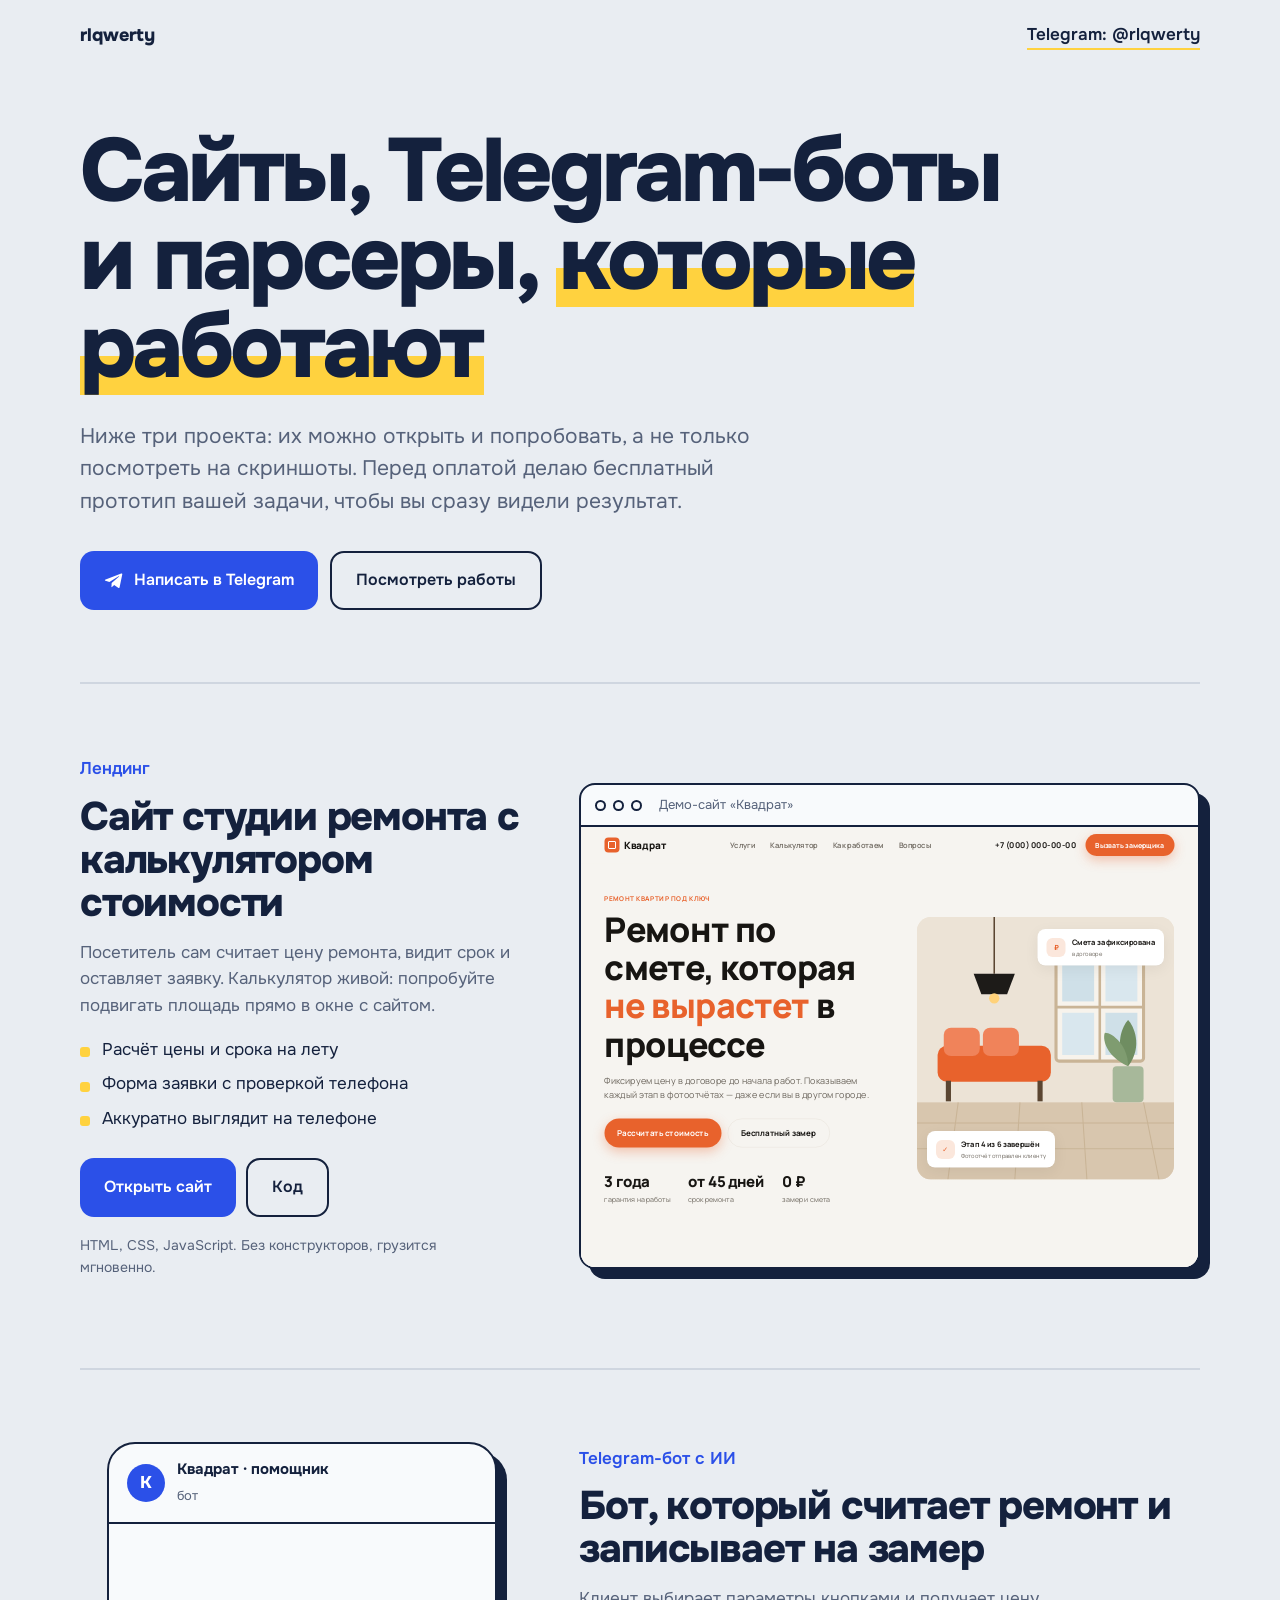
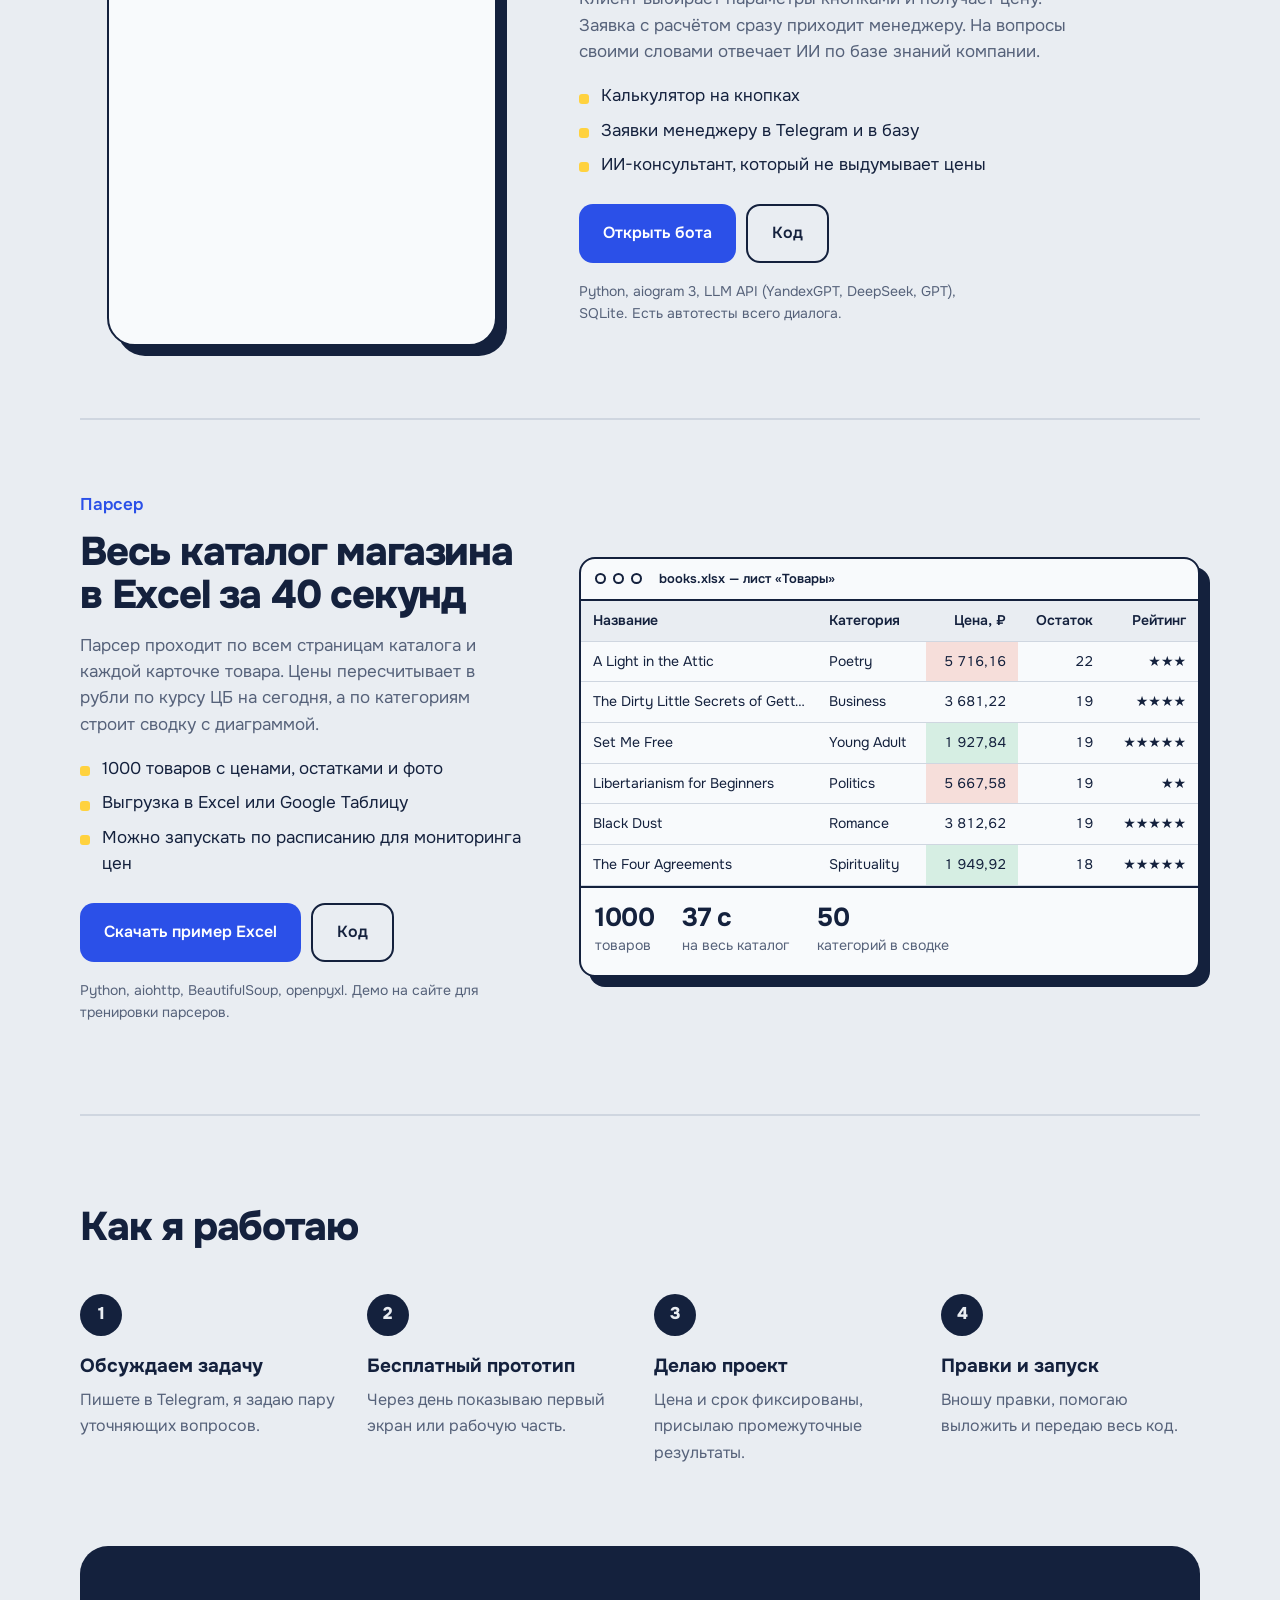
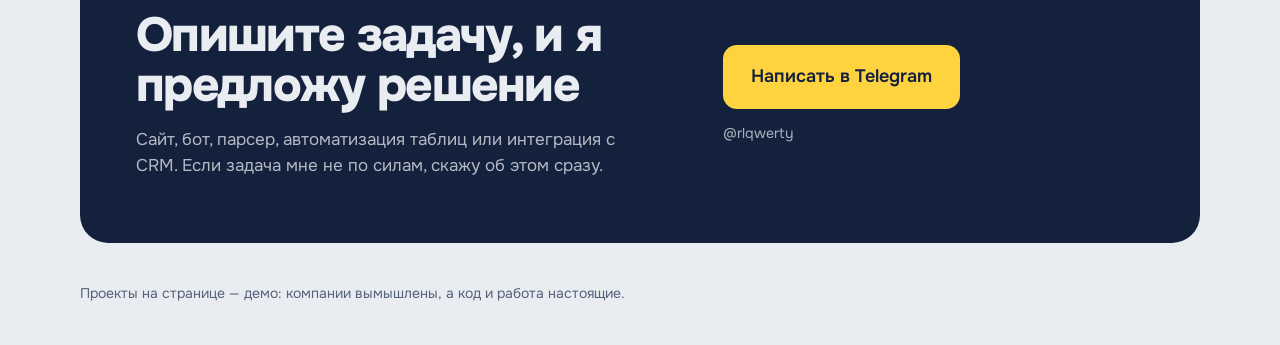
==== index.html @ 20b85a07 "Портфолио: лендинг, Telegram-бот, парсер" ====
<!doctype html>
<html lang="ru">
<head>
<meta charset="utf-8">
<meta name="viewport" content="width=device-width, initial-scale=1">
<title>Сайты, Telegram-боты и парсеры под ключ</title>
<meta name="description" content="Делаю сайты, Telegram-ботов и парсеры. Три рабочих демо-проекта и бесплатный прототип перед оплатой.">
<link rel="preconnect" href="https://fonts.googleapis.com">
<link rel="preconnect" href="https://fonts.gstatic.com" crossorigin>
<link href="https://fonts.googleapis.com/css2?family=Onest:wght@400;500;600;800&display=swap" rel="stylesheet">
<style>
:root{
  --bg:#e9edf2; --paper:#f8fafc; --ink:#14213d; --soft:#56627a; --line:#cfd6e0;
  --blue:#2b50e8; --blue-ink:#fff; --yellow:#ffd23f; --chat:#d9eefc; --me:#2b50e8;
}
@media (prefers-color-scheme:dark){
  :root:not([data-theme="light"]){
    --bg:#10172a; --paper:#18213a; --ink:#e8ecf5; --soft:#9aa6bf; --line:#2b3654;
    --blue:#5b7cff; --chat:#23304f; --me:#5b7cff;
  }
  :root:not([data-theme="light"]) .hero h1 mark{background:none;color:var(--yellow)}
}
:root[data-theme="dark"]{
  --bg:#10172a; --paper:#18213a; --ink:#e8ecf5; --soft:#9aa6bf; --line:#2b3654;
  --blue:#5b7cff; --chat:#23304f; --me:#5b7cff;
}
:root[data-theme="dark"] .hero h1 mark{background:none;color:var(--yellow)}
*{box-sizing:border-box;margin:0;padding:0}
html,body{overflow-x:hidden}
body{font-family:Onest,system-ui,sans-serif;background:var(--bg);color:var(--ink);line-height:1.55;font-size:17px;-webkit-font-smoothing:antialiased}
a{color:inherit}
.wrap{max-width:1160px;margin:0 auto;padding:0 20px}
:focus-visible{outline:3px solid var(--blue);outline-offset:3px;border-radius:6px}

.btn{display:inline-flex;align-items:center;gap:10px;padding:15px 24px;border-radius:14px;font-weight:600;text-decoration:none;font-size:16px;transition:transform .15s}
.btn:hover{transform:translateY(-2px)}
.btn-main{background:var(--blue);color:var(--blue-ink)}
.btn-line{border:2px solid var(--ink)}
.btn svg{width:20px;height:20px}

/* шапка */
.top{display:flex;justify-content:space-between;align-items:center;padding:22px 0}
.me{font-weight:800;font-size:18px;text-decoration:none}
.top a.tg{font-weight:600;text-decoration:none;border-bottom:2px solid var(--yellow)}

/* первый экран */
.hero{padding:56px 0 72px}
.hero h1{font-size:clamp(40px,7vw,92px);line-height:.98;letter-spacing:-.045em;font-weight:800;max-width:11.5em}
.hero h1 mark{background:linear-gradient(transparent 58%,var(--yellow) 58%,var(--yellow) 92%,transparent 92%);color:inherit;padding:0 .04em}
.hero p{font-size:clamp(18px,2vw,21px);color:var(--soft);max-width:34em;margin:28px 0 34px}
.hero .actions{display:flex;flex-wrap:wrap;gap:12px}

/* работы */
.work{display:grid;grid-template-columns:minmax(0,5fr) minmax(0,7fr);gap:56px;align-items:center;padding:72px 0;border-top:2px solid var(--line)}
.work:nth-of-type(even) .demo{order:-1}
.work h2{font-size:clamp(28px,3.4vw,40px);line-height:1.08;letter-spacing:-.03em;font-weight:800;margin-bottom:16px}
.work .kind{display:inline-block;font-weight:600;color:var(--blue);margin-bottom:12px}
.work p{color:var(--soft);margin-bottom:18px;max-width:30em}
.work ul{list-style:none;margin:0 0 26px;display:grid;gap:8px}
.work li{padding-left:22px;position:relative}
.work li::before{content:"";position:absolute;left:0;top:.6em;width:10px;height:10px;background:var(--yellow);border-radius:3px}
.links{display:flex;flex-wrap:wrap;gap:10px}
.stack{margin-top:18px;font-size:14px;color:var(--soft)}

/* демо: браузер */
.browser{background:var(--paper);border:2px solid var(--ink);border-radius:16px;overflow:hidden;box-shadow:10px 10px 0 var(--ink)}
.bar{display:flex;align-items:center;gap:7px;padding:10px 14px;border-bottom:2px solid var(--ink)}
.bar i{width:11px;height:11px;border-radius:50%;border:2px solid var(--ink)}
.bar span{margin-left:10px;font-size:13px;color:var(--soft);white-space:nowrap;overflow:hidden;text-overflow:ellipsis}
.viewport{position:relative;height:440px;overflow:hidden;background:#fff}
.viewport iframe{position:absolute;top:0;left:0;width:200%;height:200%;border:0;transform:scale(.5);transform-origin:0 0}

/* демо: чат */
.phone{max-width:390px;margin:0 auto;background:var(--paper);border:2px solid var(--ink);border-radius:28px;box-shadow:10px 10px 0 var(--ink);overflow:hidden}
.phone-head{display:flex;gap:12px;align-items:center;padding:14px 18px;border-bottom:2px solid var(--ink)}
.ava{width:38px;height:38px;border-radius:50%;background:var(--blue);color:#fff;display:grid;place-items:center;font-weight:800}
.phone-head b{display:block;font-size:15px}
.phone-head small{color:var(--soft);font-size:13px}
.chat{height:420px;padding:16px;display:flex;flex-direction:column;gap:8px;overflow:hidden;justify-content:flex-end}
.msg{max-width:84%;padding:9px 13px;border-radius:16px;font-size:14.5px;line-height:1.4;white-space:pre-line}
.msg.bot{background:var(--chat);border-bottom-left-radius:4px;align-self:flex-start}
.msg.user{background:var(--me);color:#fff;border-bottom-right-radius:4px;align-self:flex-end}
.msg .kb{display:flex;flex-wrap:wrap;gap:5px;margin-top:8px}
.msg .kb span{background:var(--paper);border:1.5px solid var(--line);border-radius:8px;padding:4px 8px;font-size:12.5px}
.chat.play .msg{opacity:0;transform:translateY(8px);transition:opacity .35s,transform .35s}
.chat.play .msg.on{opacity:1;transform:none}

/* демо: таблица */
.sheet{background:var(--paper);border:2px solid var(--ink);border-radius:16px;box-shadow:10px 10px 0 var(--ink);overflow:hidden}
.sheet .bar span{color:var(--ink);font-weight:600}
.scroll{overflow-x:auto}
table{border-collapse:collapse;width:100%;font-size:14px;min-width:560px}
th,td{padding:9px 12px;border-bottom:1px solid var(--line);text-align:left;white-space:nowrap}
th{font-weight:600;background:var(--bg)}
td.num,th.num{text-align:right;font-variant-numeric:tabular-nums}
td.t{max-width:220px;overflow:hidden;text-overflow:ellipsis}
.lo{background:rgba(64,180,110,.18)}.hi{background:rgba(232,110,80,.2)}
.sheet-foot{display:flex;gap:28px;flex-wrap:wrap;padding:16px 14px;border-top:2px solid var(--ink)}
.sheet-foot b{font-size:26px;letter-spacing:-.02em;display:block;line-height:1.1}
.sheet-foot small{color:var(--soft)}

/* как работаю */
.how{padding:80px 0;border-top:2px solid var(--line)}
.how h2{font-size:clamp(28px,3.4vw,40px);letter-spacing:-.03em;font-weight:800;margin-bottom:36px}
.steps{display:grid;grid-template-columns:repeat(4,minmax(0,1fr));gap:28px;list-style:none;counter-reset:s}
.steps li{counter-increment:s}
.steps li::before{content:counter(s);display:grid;place-items:center;width:42px;height:42px;border-radius:50%;background:var(--ink);color:var(--bg);font-weight:800;margin-bottom:16px}
.steps b{display:block;font-size:19px;margin-bottom:6px}
.steps span{color:var(--soft);font-size:16px}

/* контакт */
.contact{background:var(--ink);color:var(--bg);border-radius:28px;padding:64px 56px;margin:0 0 40px;display:grid;grid-template-columns:minmax(0,1.3fr) minmax(0,1fr);gap:40px;align-items:center}
.contact h2{font-size:clamp(30px,4vw,48px);line-height:1.05;letter-spacing:-.035em;font-weight:800}
.contact p{opacity:.75;margin-top:16px;max-width:30em}
.contact .btn-main{background:var(--yellow);color:#14213d;font-size:18px;padding:18px 28px}
.contact .side{display:grid;gap:14px;justify-items:start}
.contact .side small{opacity:.7}
footer{padding:0 0 40px;color:var(--soft);font-size:14px}

@media (max-width:900px){
  .work{grid-template-columns:minmax(0,1fr);gap:36px;padding:56px 0}
  .work:nth-of-type(even) .demo{order:0}
  .steps{grid-template-columns:repeat(2,minmax(0,1fr))}
  .contact{grid-template-columns:minmax(0,1fr);padding:40px 24px}
  .viewport{height:360px}
}
@media (max-width:520px){
  .steps{grid-template-columns:minmax(0,1fr)}
  .viewport iframe{width:400%;height:400%;transform:scale(.25)}
  .browser,.phone,.sheet{box-shadow:6px 6px 0 var(--ink)}
}
@media (prefers-reduced-motion:reduce){*{transition:none!important}.chat.play .msg{opacity:1;transform:none}}
</style>
</head>
<body>
<div class="wrap">

<header class="top">
  <a class="me" href="#">rlqwerty</a>
  <a class="tg" href="https://t.me/rlqwerty">Telegram: @rlqwerty</a>
</header>

<section class="hero">
  <h1>Сайты, Telegram-боты и&nbsp;парсеры, <mark>которые работают</mark></h1>
  <p>Ниже три проекта: их можно открыть и попробовать, а не только посмотреть на скриншоты. Перед оплатой делаю бесплатный прототип вашей задачи, чтобы вы сразу видели результат.</p>
  <div class="actions">
    <a class="btn btn-main" href="https://t.me/rlqwerty">
      <svg viewBox="0 0 24 24" fill="currentColor" aria-hidden="true"><path d="M21.9 4.3 18.7 19.4c-.2 1-.9 1.3-1.7.8l-4.8-3.5-2.3 2.2c-.3.3-.5.5-1 .5l.3-4.9 8.9-8c.4-.3-.1-.5-.6-.2L6.5 13.3l-4.7-1.5c-1-.3-1-1 .2-1.5L20.6 3c.9-.3 1.6.2 1.3 1.3z"/></svg>
      Написать в Telegram</a>
    <a class="btn btn-line" href="#works">Посмотреть работы</a>
  </div>
</section>

<main id="works">

<section class="work">
  <div>
    <span class="kind">Лендинг</span>
    <h2>Сайт студии ремонта с калькулятором стоимости</h2>
    <p>Посетитель сам считает цену ремонта, видит срок и оставляет заявку. Калькулятор живой: попробуйте подвигать площадь прямо в окне с сайтом.</p>
    <ul>
      <li>Расчёт цены и срока на лету</li>
      <li>Форма заявки с проверкой телефона</li>
      <li>Аккуратно выглядит на телефоне</li>
    </ul>
    <div class="links">
      <a class="btn btn-main" href="remont/index.html">Открыть сайт</a>
      <a class="btn btn-line" href="https://github.com/And4REY/portfolio/tree/main/remont">Код</a>
    </div>
    <p class="stack">HTML, CSS, JavaScript. Без конструкторов, грузится мгновенно.</p>
  </div>
  <div class="demo">
    <div class="browser">
      <div class="bar"><i></i><i></i><i></i><span>Демо-сайт «Квадрат»</span></div>
      <div class="viewport"><iframe src="remont/index.html" title="Демо: сайт студии ремонта" loading="lazy"></iframe></div>
    </div>
  </div>
</section>

<section class="work">
  <div>
    <span class="kind">Telegram-бот с ИИ</span>
    <h2>Бот, который считает ремонт и записывает на замер</h2>
    <p>Клиент выбирает параметры кнопками и получает цену. Заявка с расчётом сразу приходит менеджеру. На вопросы своими словами отвечает ИИ по базе знаний компании.</p>
    <ul>
      <li>Калькулятор на кнопках</li>
      <li>Заявки менеджеру в Telegram и в базу</li>
      <li>ИИ-консультант, который не выдумывает цены</li>
    </ul>
    <div class="links">
      <a class="btn btn-main" href="https://t.me/remontremont777_bot">Открыть бота</a>
      <a class="btn btn-line" href="https://github.com/And4REY/portfolio/tree/main/kvadrat-bot">Код</a>
    </div>
    <p class="stack">Python, aiogram 3, LLM API (YandexGPT, DeepSeek, GPT), SQLite. Есть автотесты всего диалога.</p>
  </div>
  <div class="demo">
    <div class="phone">
      <div class="phone-head"><div class="ava">К</div><div><b>Квадрат · помощник</b><small>бот</small></div></div>
      <div class="chat" id="chat">
        <div class="msg user">Сколько будет стоить ремонт?</div>
        <div class="msg bot">Какая площадь квартиры?<div class="kb"><span>30 м²</span><span>45 м²</span><span>60 м²</span><span>80 м²</span></div></div>
        <div class="msg user">54</div>
        <div class="msg bot">Площадь: 54 м². Какой ремонт нужен?<div class="kb"><span>Косметический</span><span>Капитальный</span><span>Дизайнерский</span></div></div>
        <div class="msg user">Капитальный + тёплые полы</div>
        <div class="msg bot">🧮 Предварительный расчёт
Работы и материалы: 648 000 ₽
Тёплые полы: 51 840 ₽
Срок: ~46 дней

💰 Итого: 699 840 ₽<div class="kb"><span>📝 Записаться на замер</span></div></div>
        <div class="msg user">А гарантия есть?</div>
        <div class="msg bot">Да, 3 года на все работы. Если что-то пойдёт не так, приедем и исправим бесплатно.</div>
      </div>
    </div>
  </div>
</section>

<section class="work">
  <div>
    <span class="kind">Парсер</span>
    <h2>Весь каталог магазина в Excel за 40 секунд</h2>
    <p>Парсер проходит по всем страницам каталога и каждой карточке товара. Цены пересчитывает в рубли по курсу ЦБ на сегодня, а по категориям строит сводку с диаграммой.</p>
    <ul>
      <li>1000 товаров с ценами, остатками и фото</li>
      <li>Выгрузка в Excel или Google Таблицу</li>
      <li>Можно запускать по расписанию для мониторинга цен</li>
    </ul>
    <div class="links">
      <a class="btn btn-main" href="catalog-parser/books.xlsx" download>Скачать пример Excel</a>
      <a class="btn btn-line" href="https://github.com/And4REY/portfolio/tree/main/catalog-parser">Код</a>
    </div>
    <p class="stack">Python, aiohttp, BeautifulSoup, openpyxl. Демо на сайте для тренировки парсеров.</p>
  </div>
  <div class="demo">
    <div class="sheet">
      <div class="bar"><i></i><i></i><i></i><span>books.xlsx — лист «Товары»</span></div>
      <div class="scroll">
        <table>
          <thead><tr><th>Название</th><th>Категория</th><th class="num">Цена, ₽</th><th class="num">Остаток</th><th class="num">Рейтинг</th></tr></thead>
          <tbody>
            <tr><td class="t">A Light in the Attic</td><td>Poetry</td><td class="num hi">5 716,16</td><td class="num">22</td><td class="num">★★★</td></tr>
            <tr><td class="t">The Dirty Little Secrets of Getting Your Dream Job</td><td>Business</td><td class="num">3 681,22</td><td class="num">19</td><td class="num">★★★★</td></tr>
            <tr><td class="t">Set Me Free</td><td>Young Adult</td><td class="num lo">1 927,84</td><td class="num">19</td><td class="num">★★★★★</td></tr>
            <tr><td class="t">Libertarianism for Beginners</td><td>Politics</td><td class="num hi">5 667,58</td><td class="num">19</td><td class="num">★★</td></tr>
            <tr><td class="t">Black Dust</td><td>Romance</td><td class="num">3 812,62</td><td class="num">19</td><td class="num">★★★★★</td></tr>
            <tr><td class="t">The Four Agreements</td><td>Spirituality</td><td class="num lo">1 949,92</td><td class="num">18</td><td class="num">★★★★★</td></tr>
          </tbody>
        </table>
      </div>
      <div class="sheet-foot">
        <div><b>1000</b><small>товаров</small></div>
        <div><b>37 с</b><small>на весь каталог</small></div>
        <div><b>50</b><small>категорий в сводке</small></div>
      </div>
    </div>
  </div>
</section>

</main>

<section class="how">
  <h2>Как я работаю</h2>
  <ol class="steps">
    <li><b>Обсуждаем задачу</b><span>Пишете в Telegram, я задаю пару уточняющих вопросов.</span></li>
    <li><b>Бесплатный прототип</b><span>Через день показываю первый экран или рабочую часть.</span></li>
    <li><b>Делаю проект</b><span>Цена и срок фиксированы, присылаю промежуточные результаты.</span></li>
    <li><b>Правки и запуск</b><span>Вношу правки, помогаю выложить и передаю весь код.</span></li>
  </ol>
</section>

<section class="contact">
  <div>
    <h2>Опишите задачу, и я предложу решение</h2>
    <p>Сайт, бот, парсер, автоматизация таблиц или интеграция с CRM. Если задача мне не по силам, скажу об этом сразу.</p>
  </div>
  <div class="side">
    <a class="btn btn-main" href="https://t.me/rlqwerty">Написать в Telegram</a>
    <small>@rlqwerty</small>
  </div>
</section>

<footer>Проекты на странице — демо: компании вымышлены, а код и работа настоящие.</footer>
</div>

<script>
// диалог в чате проигрывается один раз, когда блок появляется на экране
const chat = document.getElementById('chat');
if (!matchMedia('(prefers-reduced-motion: reduce)').matches && 'IntersectionObserver' in window) {
  chat.classList.add('play');
  const msgs = [...chat.children];
  new IntersectionObserver((es, io) => {
    if (!es[0].isIntersecting) return;
    io.disconnect();
    msgs.forEach((m, i) => setTimeout(() => m.classList.add('on'), 400 + i * 900));
  }, {threshold: .4}).observe(chat);
}
</script>
</body>
</html>
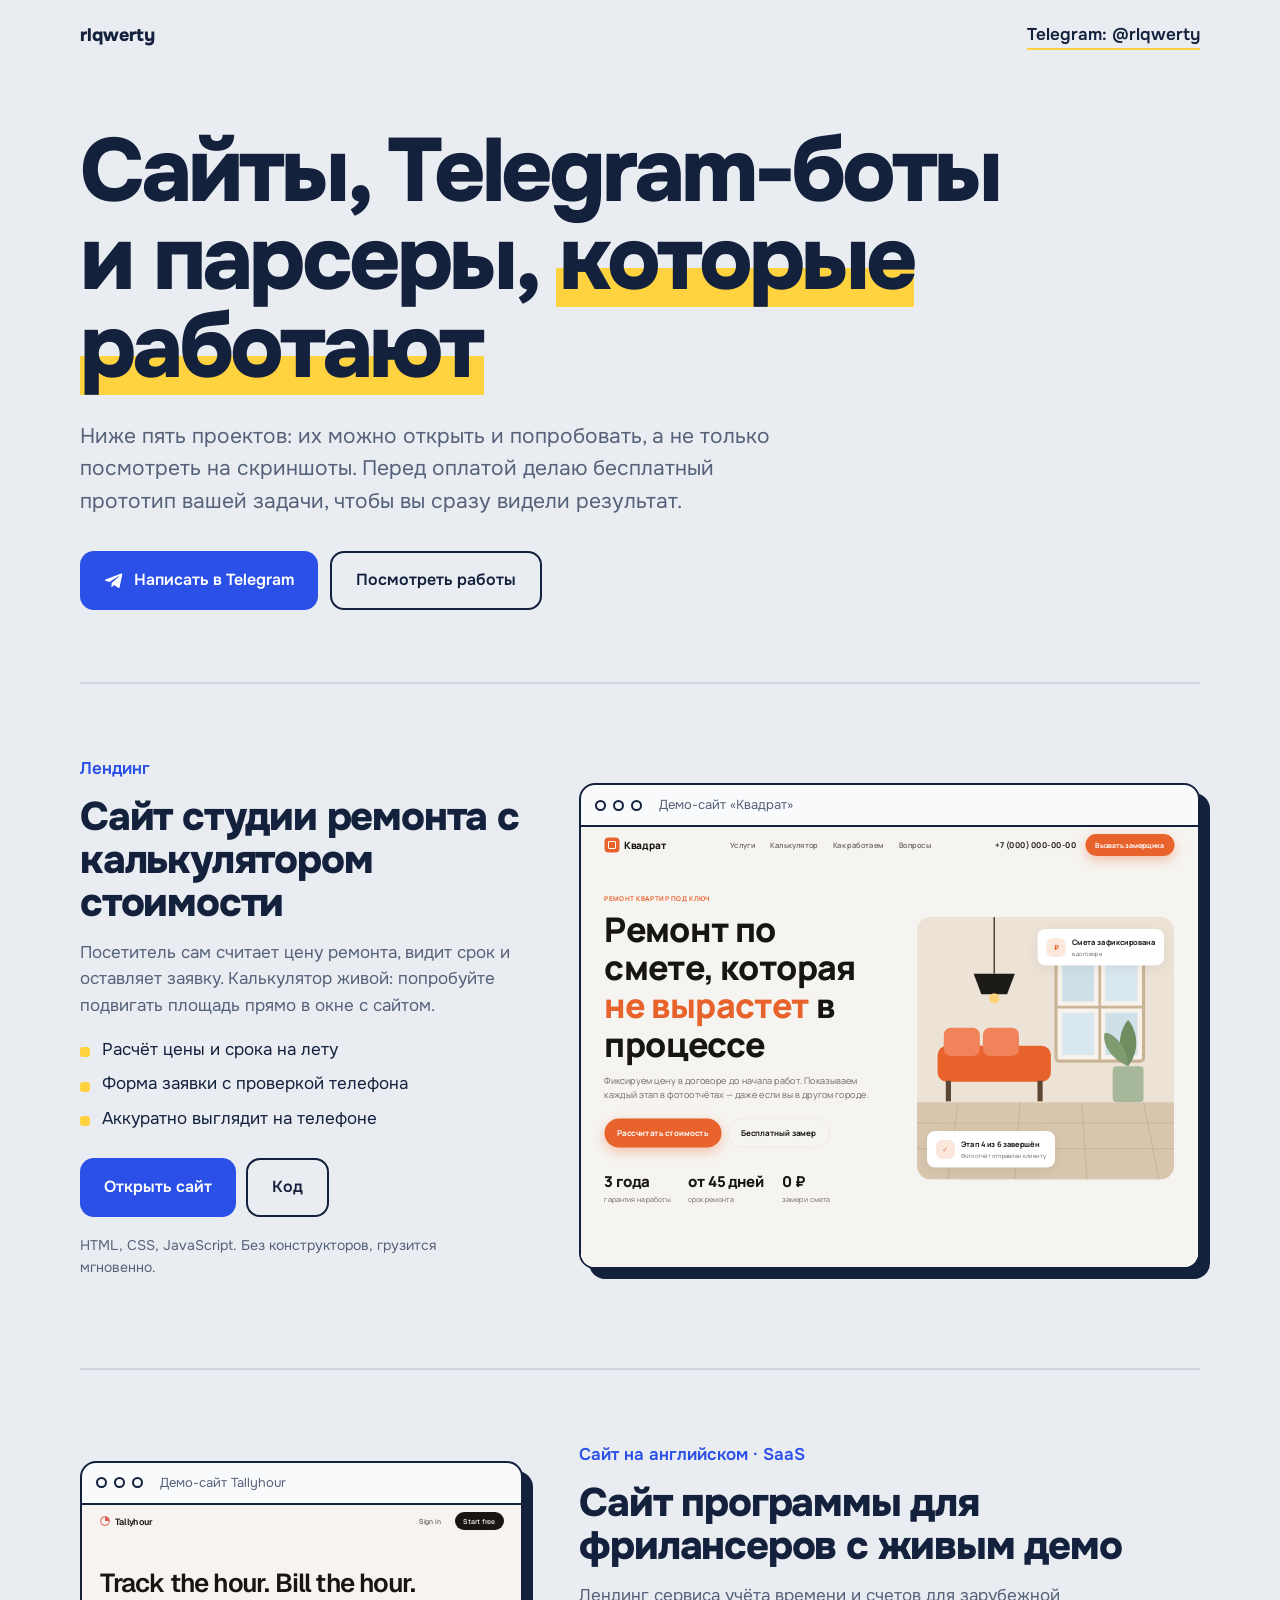
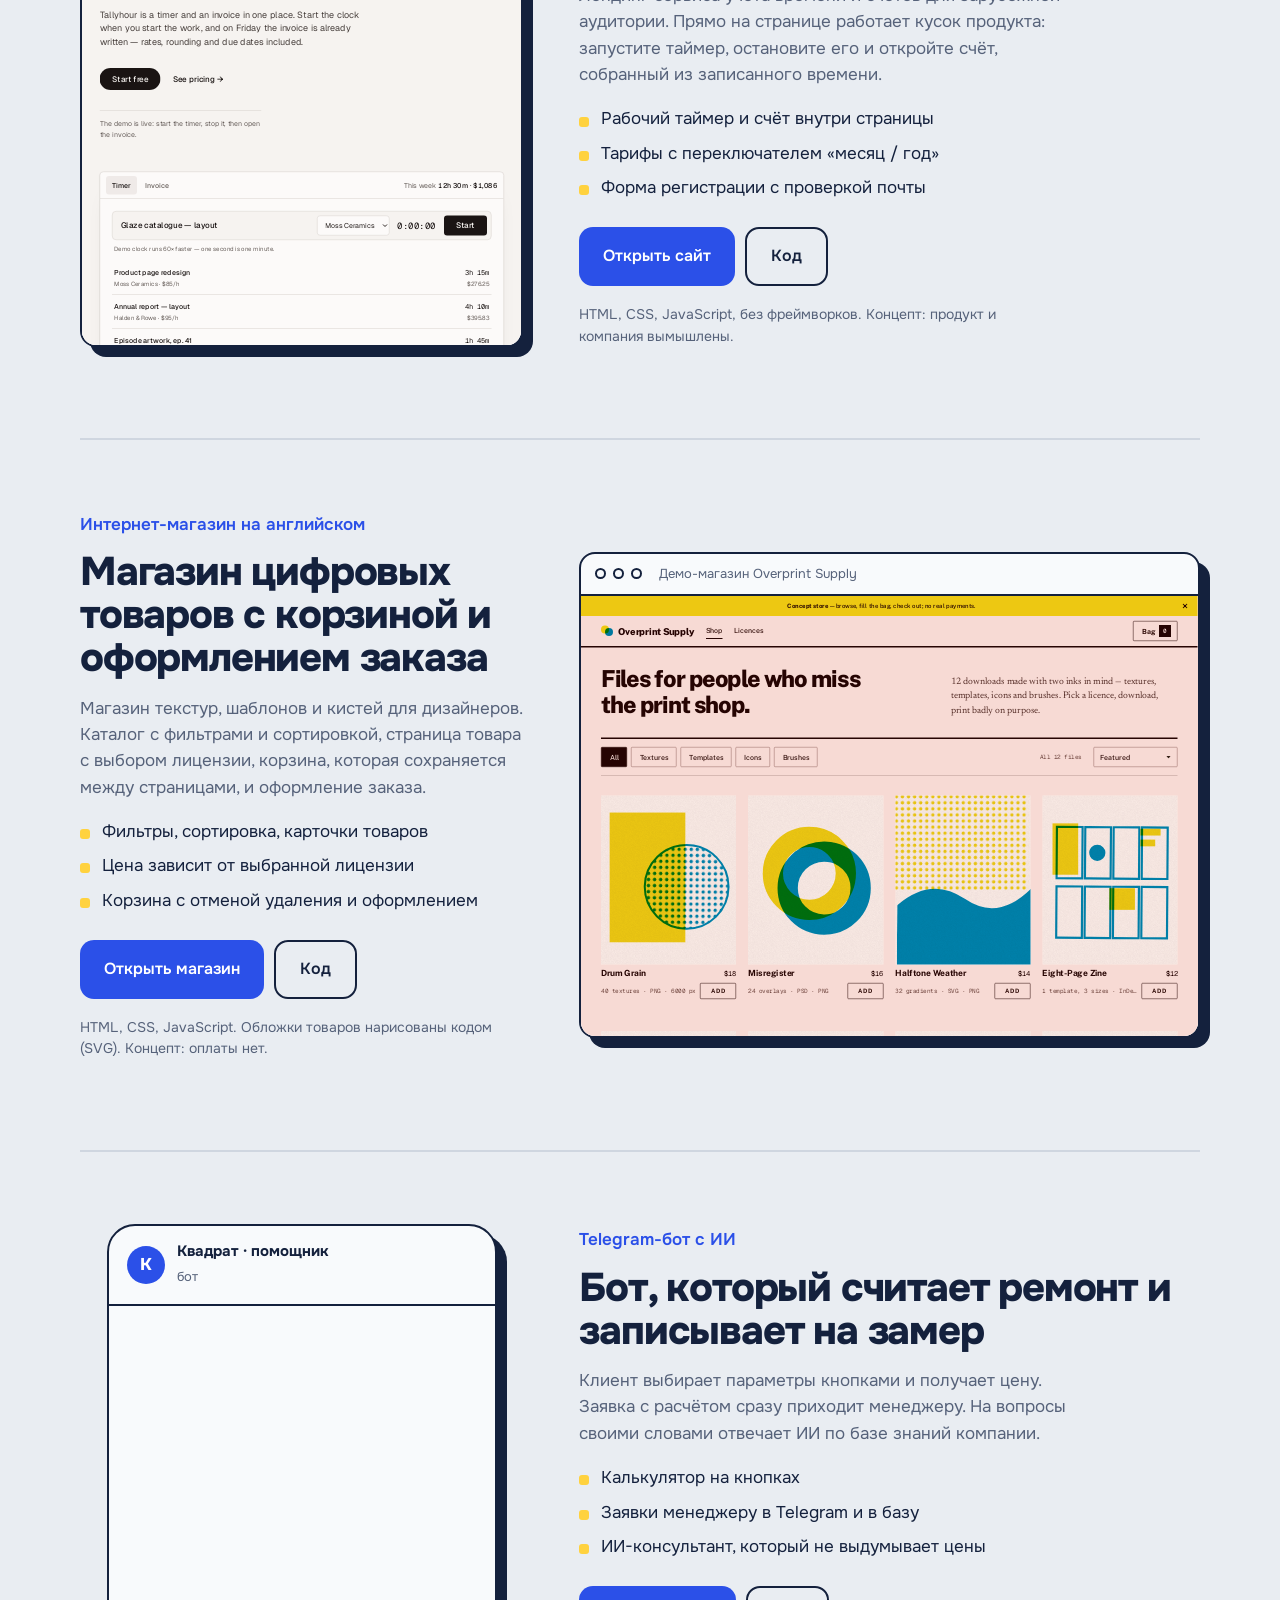
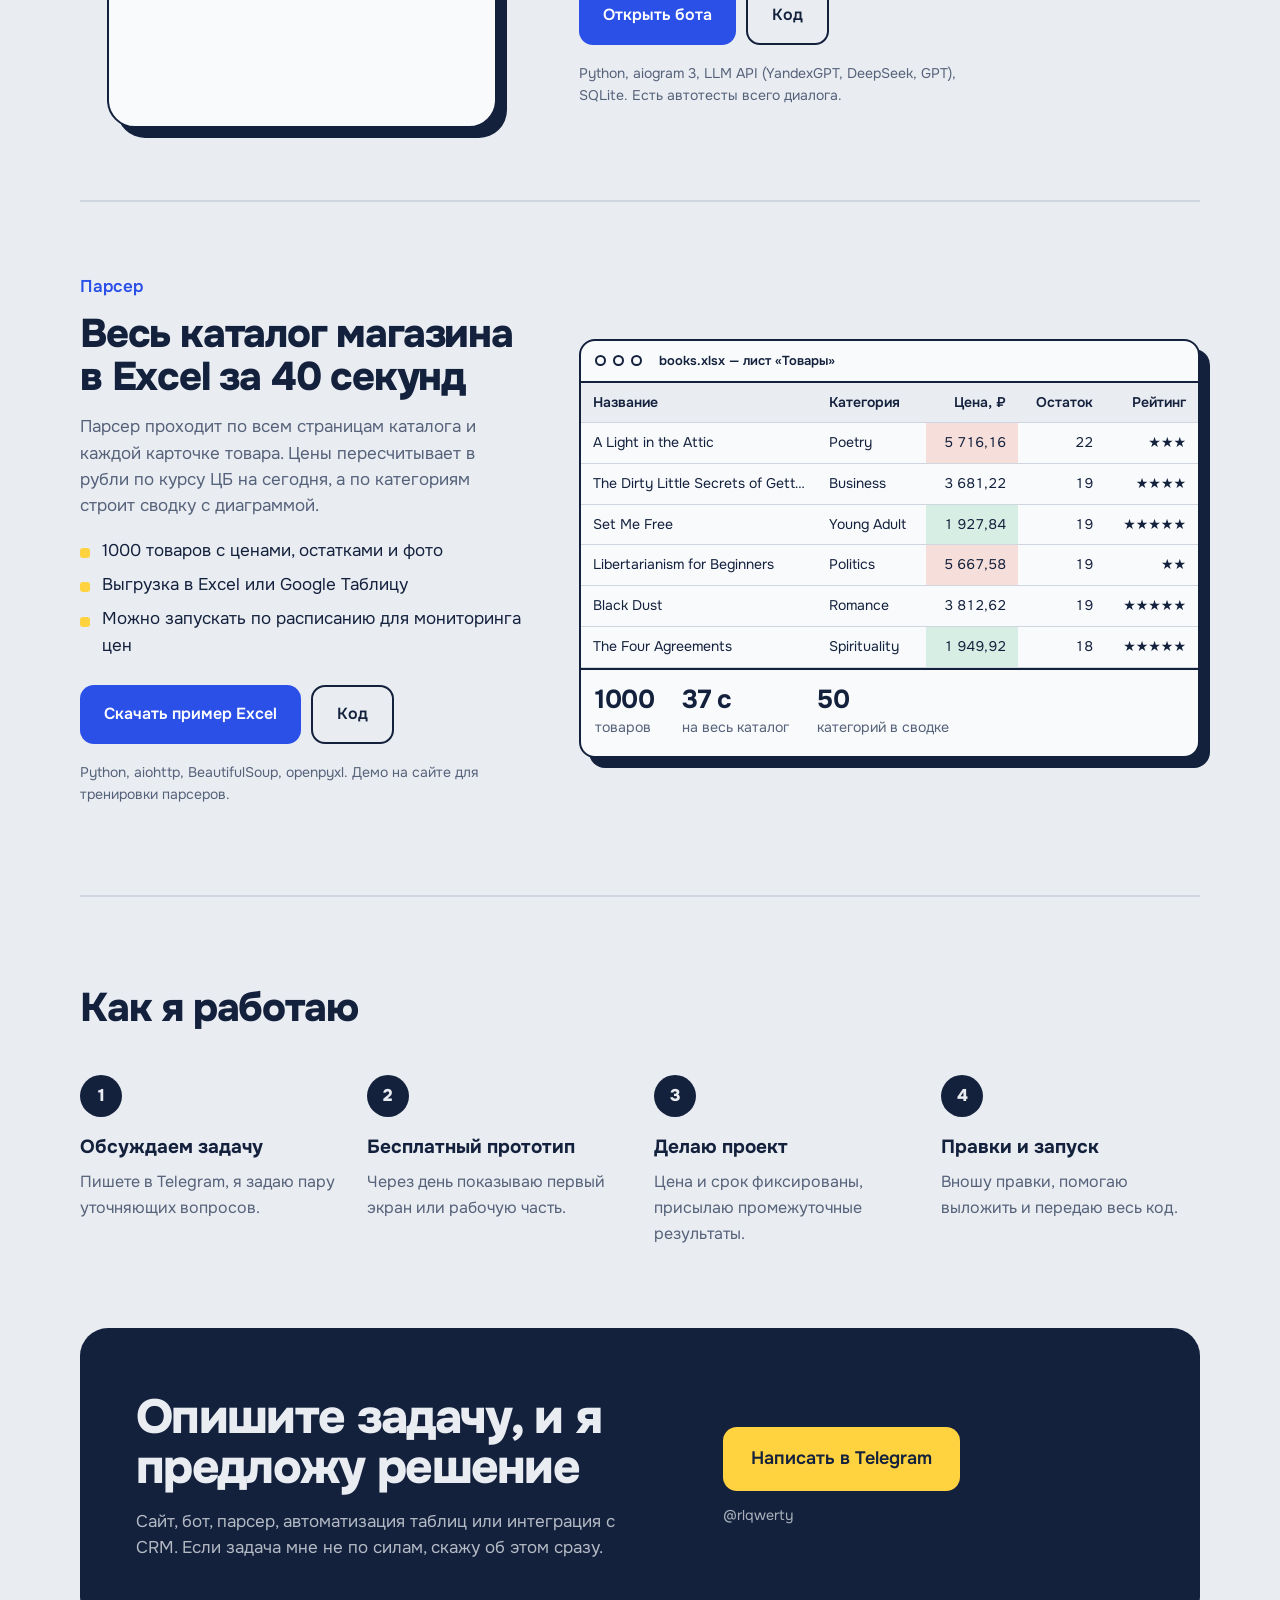
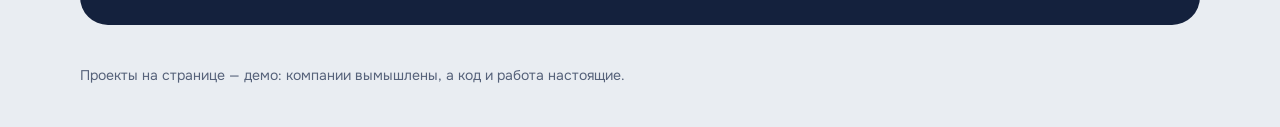
==== commit 54d1c4b7: "Два новых проекта: сайт SaaS Tallyhour и магазин Overprint Supply" ====
--- a/index.html
+++ b/index.html
@@ -142,7 +142,7 @@
 
 <section class="hero">
   <h1>Сайты, Telegram-боты и&nbsp;парсеры, <mark>которые работают</mark></h1>
-  <p>Ниже три проекта: их можно открыть и попробовать, а не только посмотреть на скриншоты. Перед оплатой делаю бесплатный прототип вашей задачи, чтобы вы сразу видели результат.</p>
+  <p>Ниже пять проектов: их можно открыть и попробовать, а не только посмотреть на скриншоты. Перед оплатой делаю бесплатный прототип вашей задачи, чтобы вы сразу видели результат.</p>
   <div class="actions">
     <a class="btn btn-main" href="https://t.me/rlqwerty">
       <svg viewBox="0 0 24 24" fill="currentColor" aria-hidden="true"><path d="M21.9 4.3 18.7 19.4c-.2 1-.9 1.3-1.7.8l-4.8-3.5-2.3 2.2c-.3.3-.5.5-1 .5l.3-4.9 8.9-8c.4-.3-.1-.5-.6-.2L6.5 13.3l-4.7-1.5c-1-.3-1-1 .2-1.5L20.6 3c.9-.3 1.6.2 1.3 1.3z"/></svg>
@@ -173,6 +173,54 @@
     <div class="browser">
       <div class="bar"><i></i><i></i><i></i><span>Демо-сайт «Квадрат»</span></div>
       <div class="viewport"><iframe src="remont/index.html" title="Демо: сайт студии ремонта" loading="lazy"></iframe></div>
+    </div>
+  </div>
+</section>
+
+<section class="work">
+  <div>
+    <span class="kind">Сайт на английском · SaaS</span>
+    <h2>Сайт программы для фрилансеров с живым демо</h2>
+    <p>Лендинг сервиса учёта времени и счетов для зарубежной аудитории. Прямо на странице работает кусок продукта: запустите таймер, остановите его и откройте счёт, собранный из записанного времени.</p>
+    <ul>
+      <li>Рабочий таймер и счёт внутри страницы</li>
+      <li>Тарифы с переключателем «месяц / год»</li>
+      <li>Форма регистрации с проверкой почты</li>
+    </ul>
+    <div class="links">
+      <a class="btn btn-main" href="tallyhour/index.html">Открыть сайт</a>
+      <a class="btn btn-line" href="https://github.com/And4REY/portfolio/tree/main/tallyhour">Код</a>
+    </div>
+    <p class="stack">HTML, CSS, JavaScript, без фреймворков. Концепт: продукт и компания вымышлены.</p>
+  </div>
+  <div class="demo">
+    <div class="browser">
+      <div class="bar"><i></i><i></i><i></i><span>Демо-сайт Tallyhour</span></div>
+      <div class="viewport"><iframe src="tallyhour/index.html" title="Демо: сайт программы Tallyhour" loading="lazy"></iframe></div>
+    </div>
+  </div>
+</section>
+
+<section class="work">
+  <div>
+    <span class="kind">Интернет-магазин на английском</span>
+    <h2>Магазин цифровых товаров с корзиной и оформлением заказа</h2>
+    <p>Магазин текстур, шаблонов и кистей для дизайнеров. Каталог с фильтрами и сортировкой, страница товара с выбором лицензии, корзина, которая сохраняется между страницами, и оформление заказа.</p>
+    <ul>
+      <li>Фильтры, сортировка, карточки товаров</li>
+      <li>Цена зависит от выбранной лицензии</li>
+      <li>Корзина с отменой удаления и оформлением</li>
+    </ul>
+    <div class="links">
+      <a class="btn btn-main" href="overprint/index.html">Открыть магазин</a>
+      <a class="btn btn-line" href="https://github.com/And4REY/portfolio/tree/main/overprint">Код</a>
+    </div>
+    <p class="stack">HTML, CSS, JavaScript. Обложки товаров нарисованы кодом (SVG). Концепт: оплаты нет.</p>
+  </div>
+  <div class="demo">
+    <div class="browser">
+      <div class="bar"><i></i><i></i><i></i><span>Демо-магазин Overprint Supply</span></div>
+      <div class="viewport"><iframe src="overprint/index.html" title="Демо: магазин Overprint Supply" loading="lazy"></iframe></div>
     </div>
   </div>
 </section>
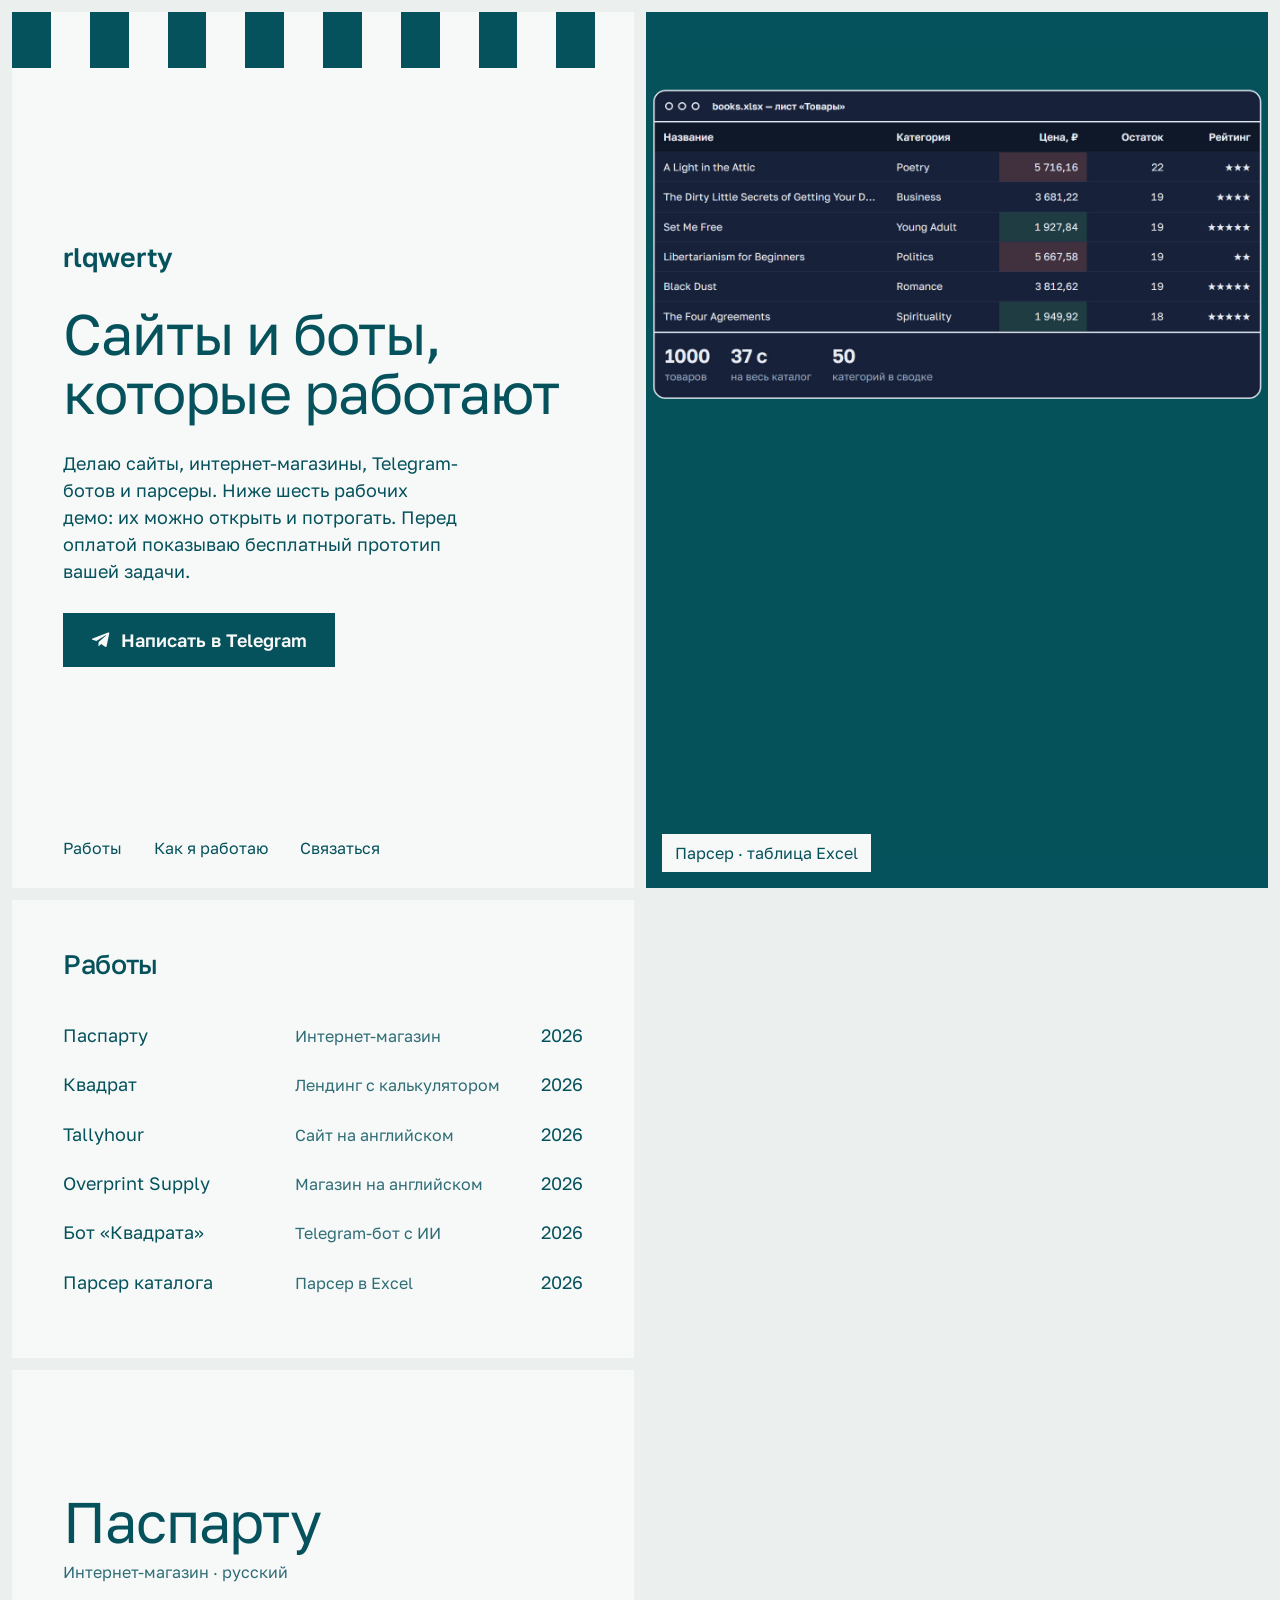
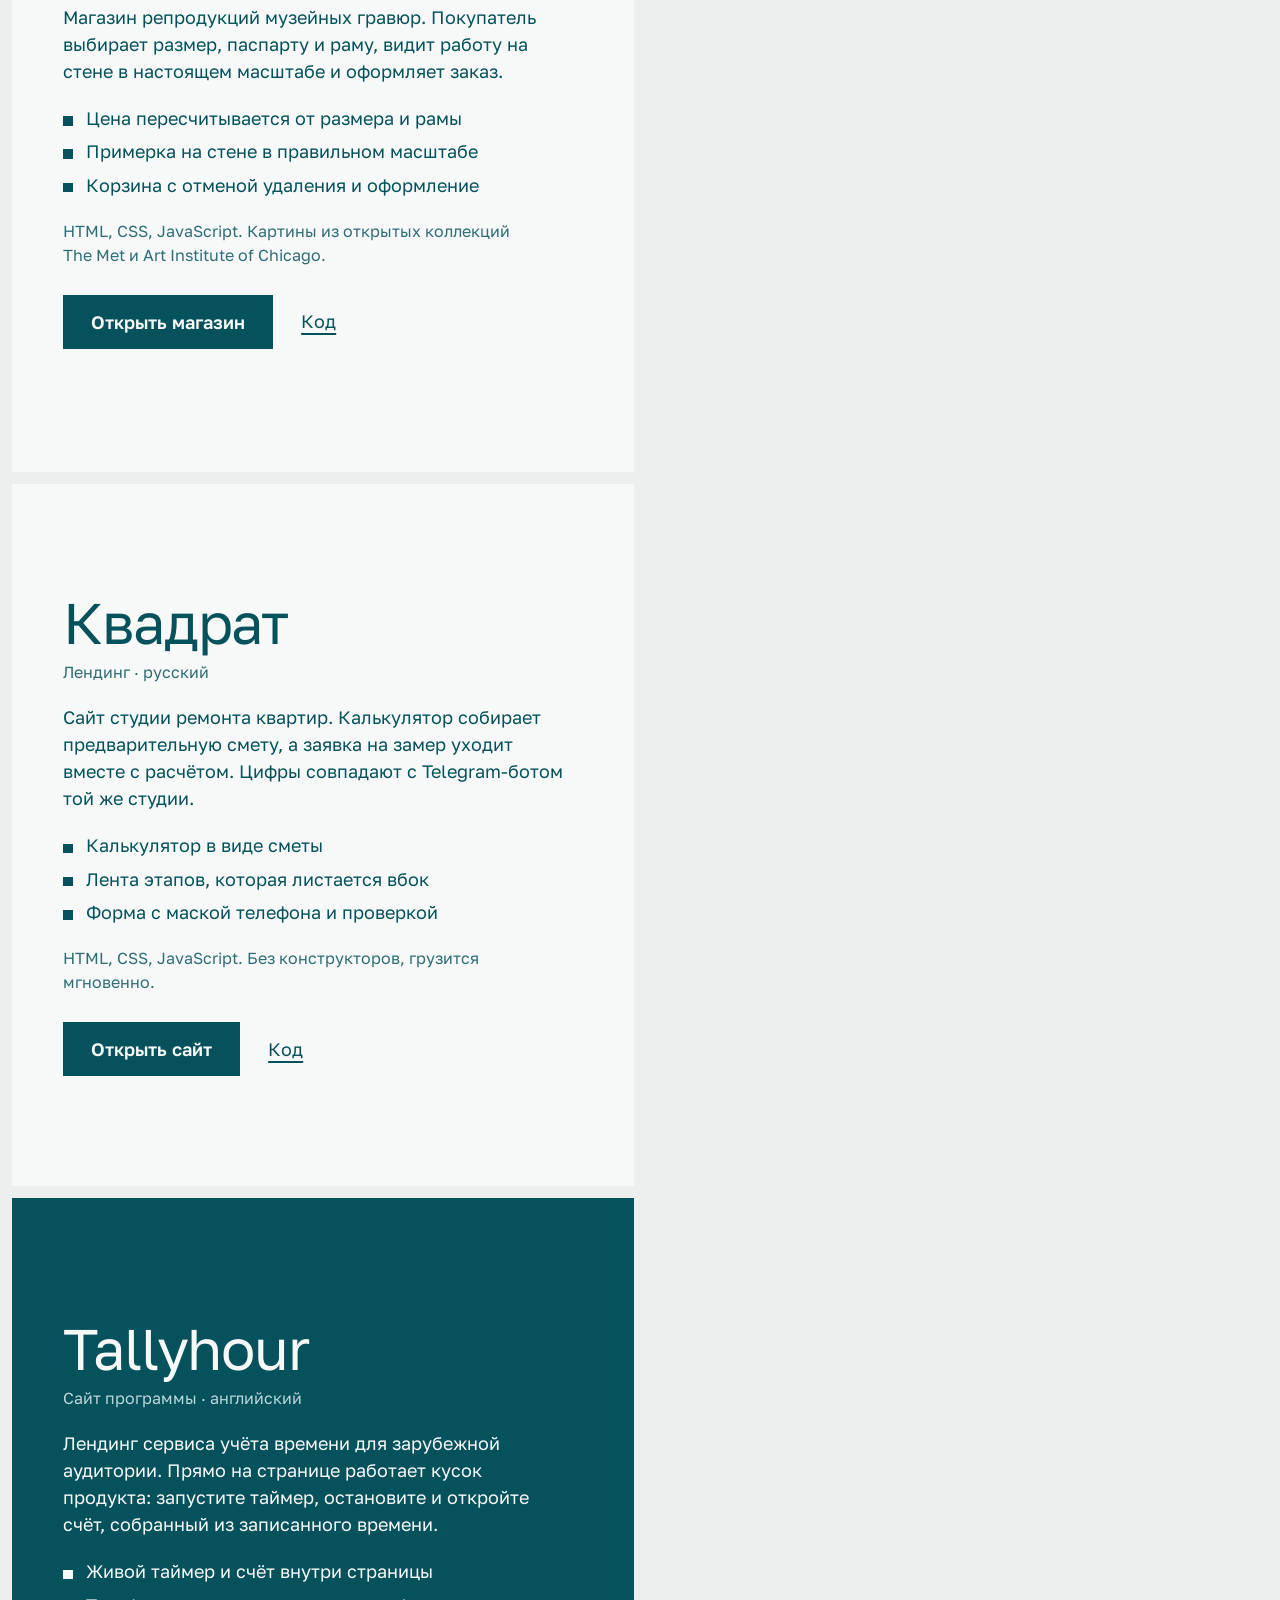
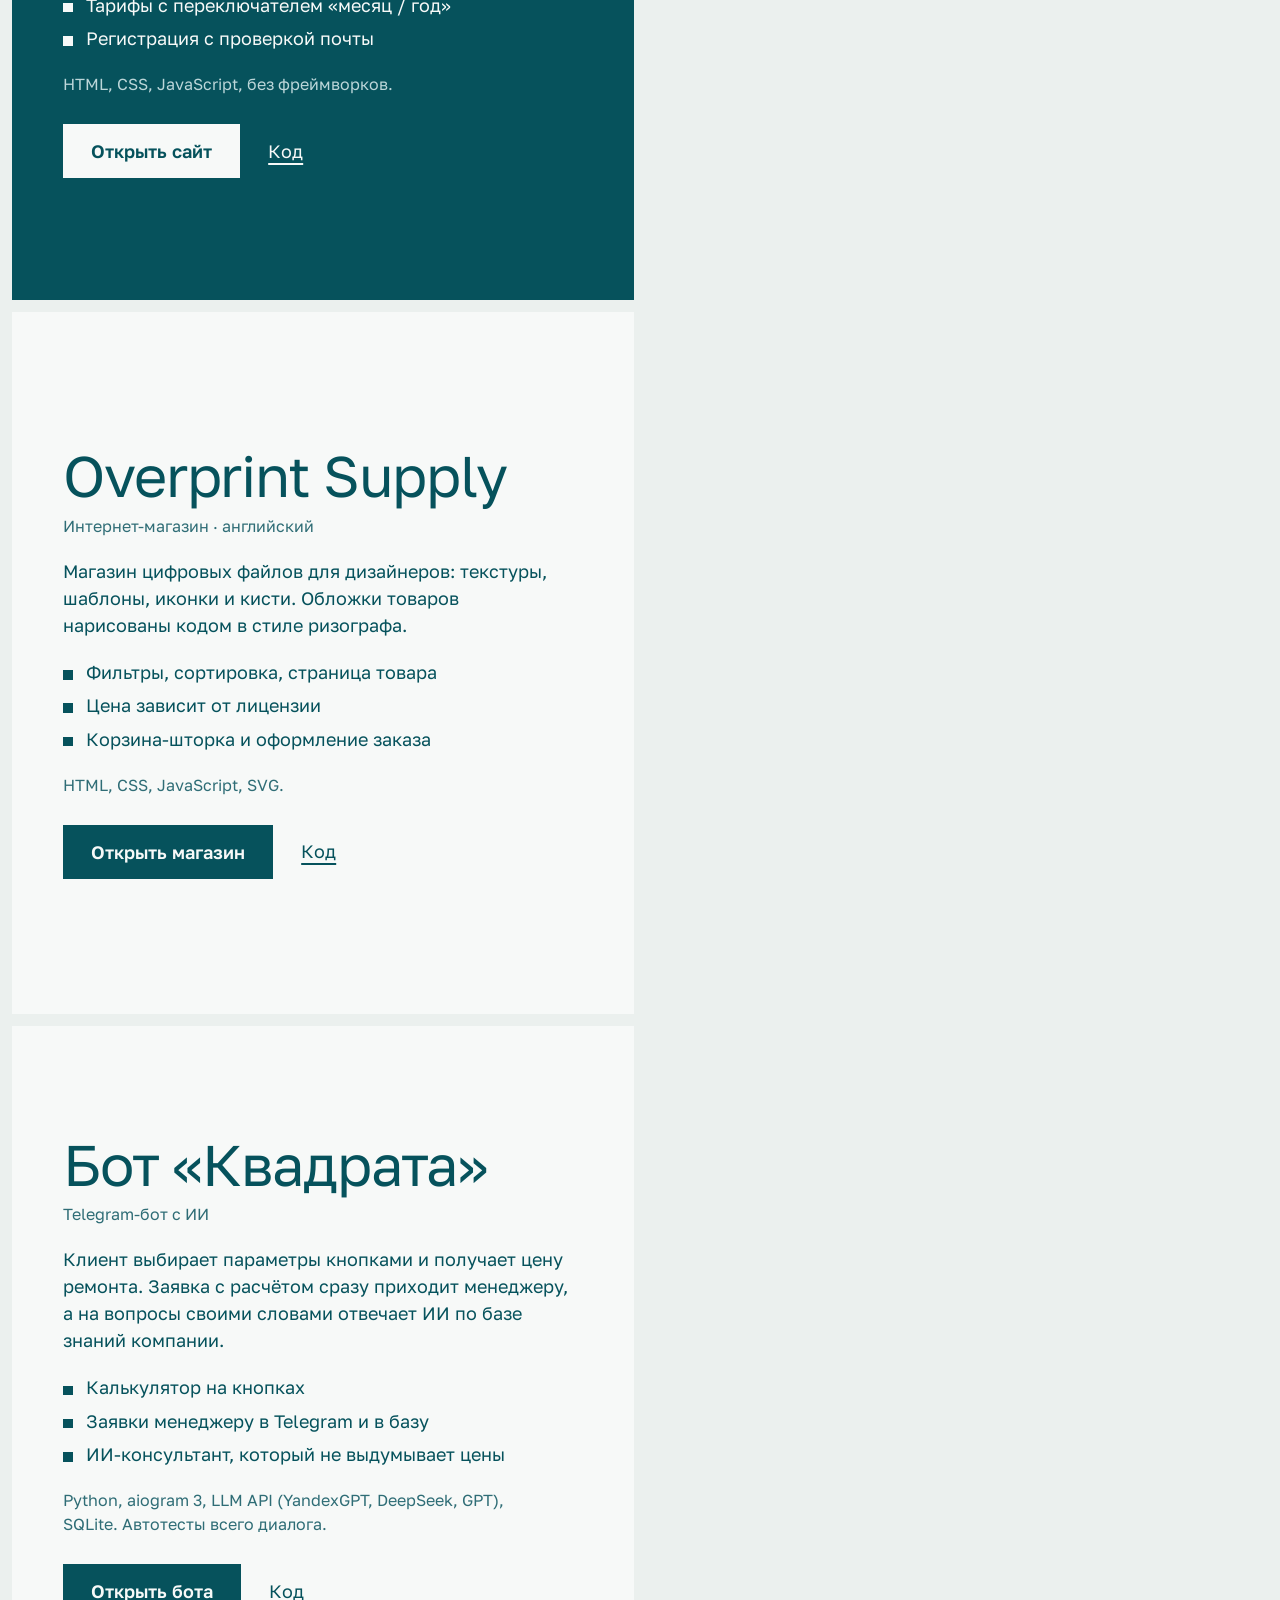
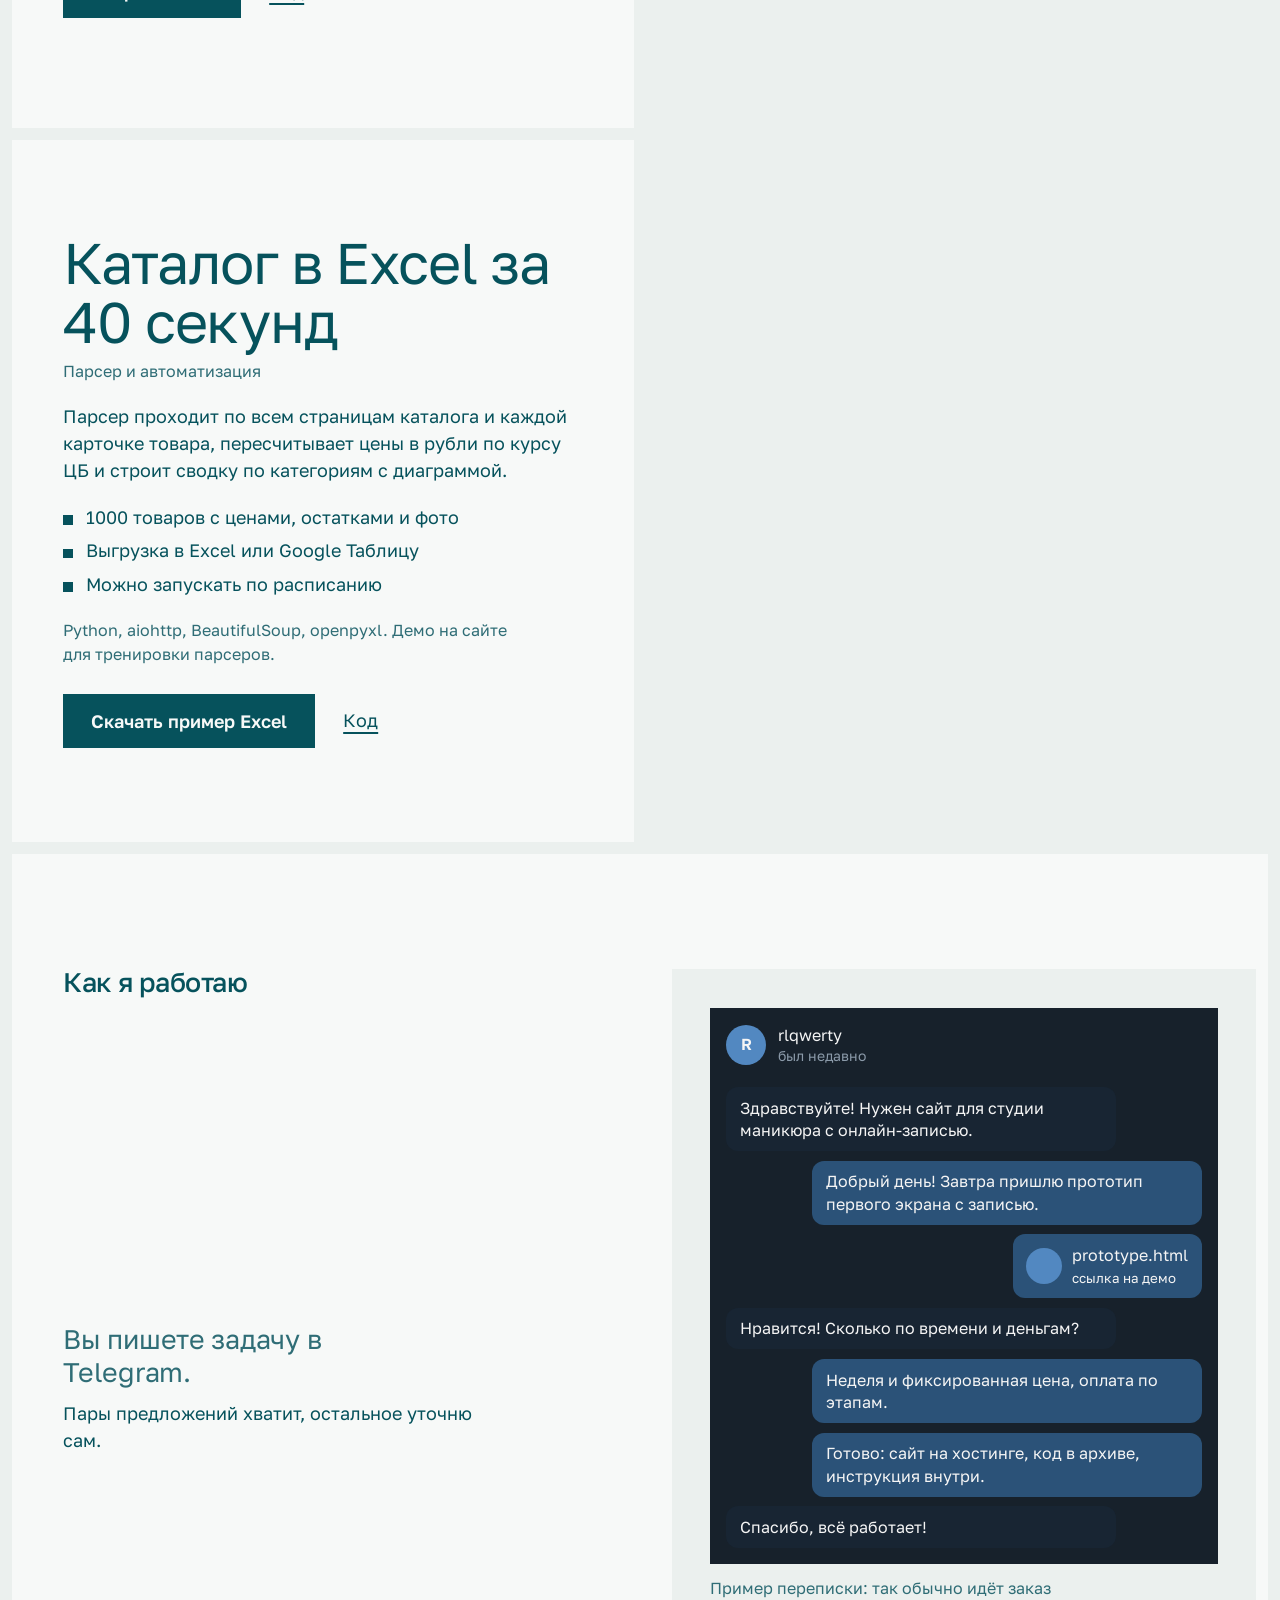
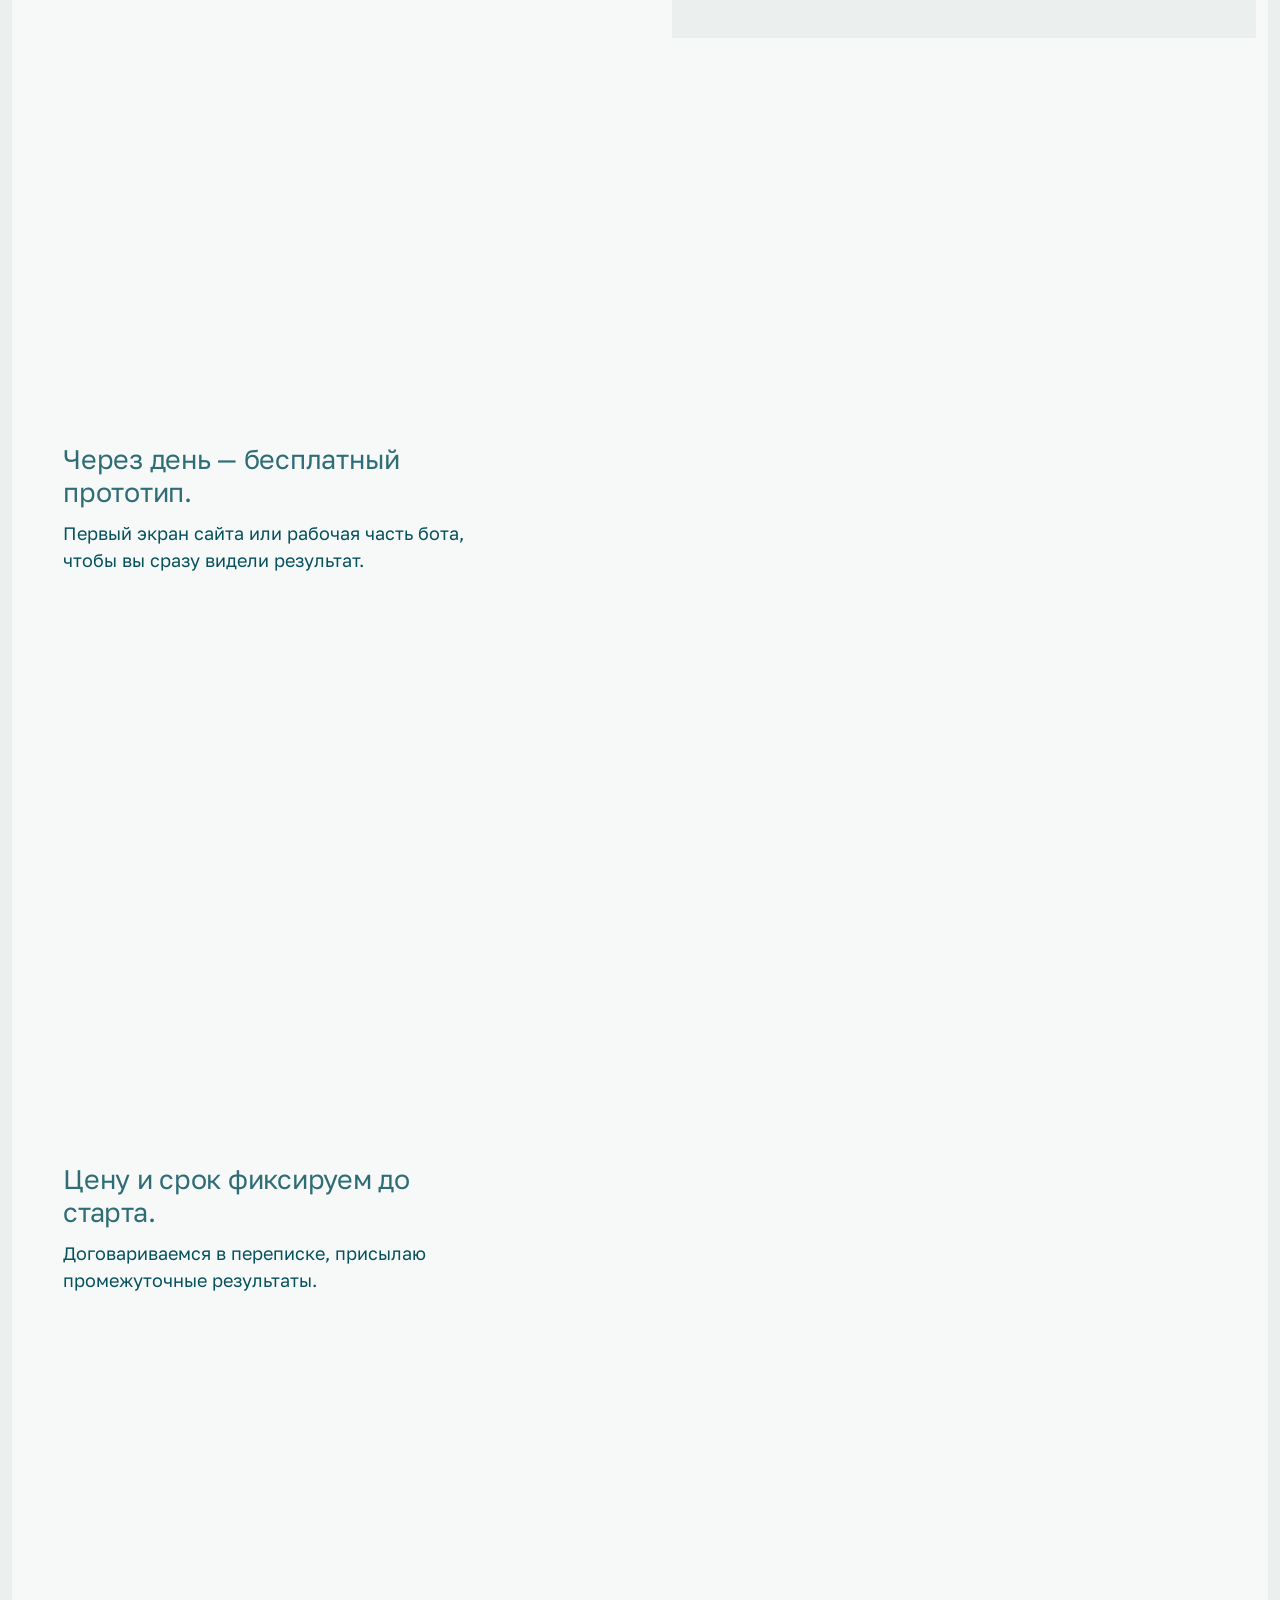
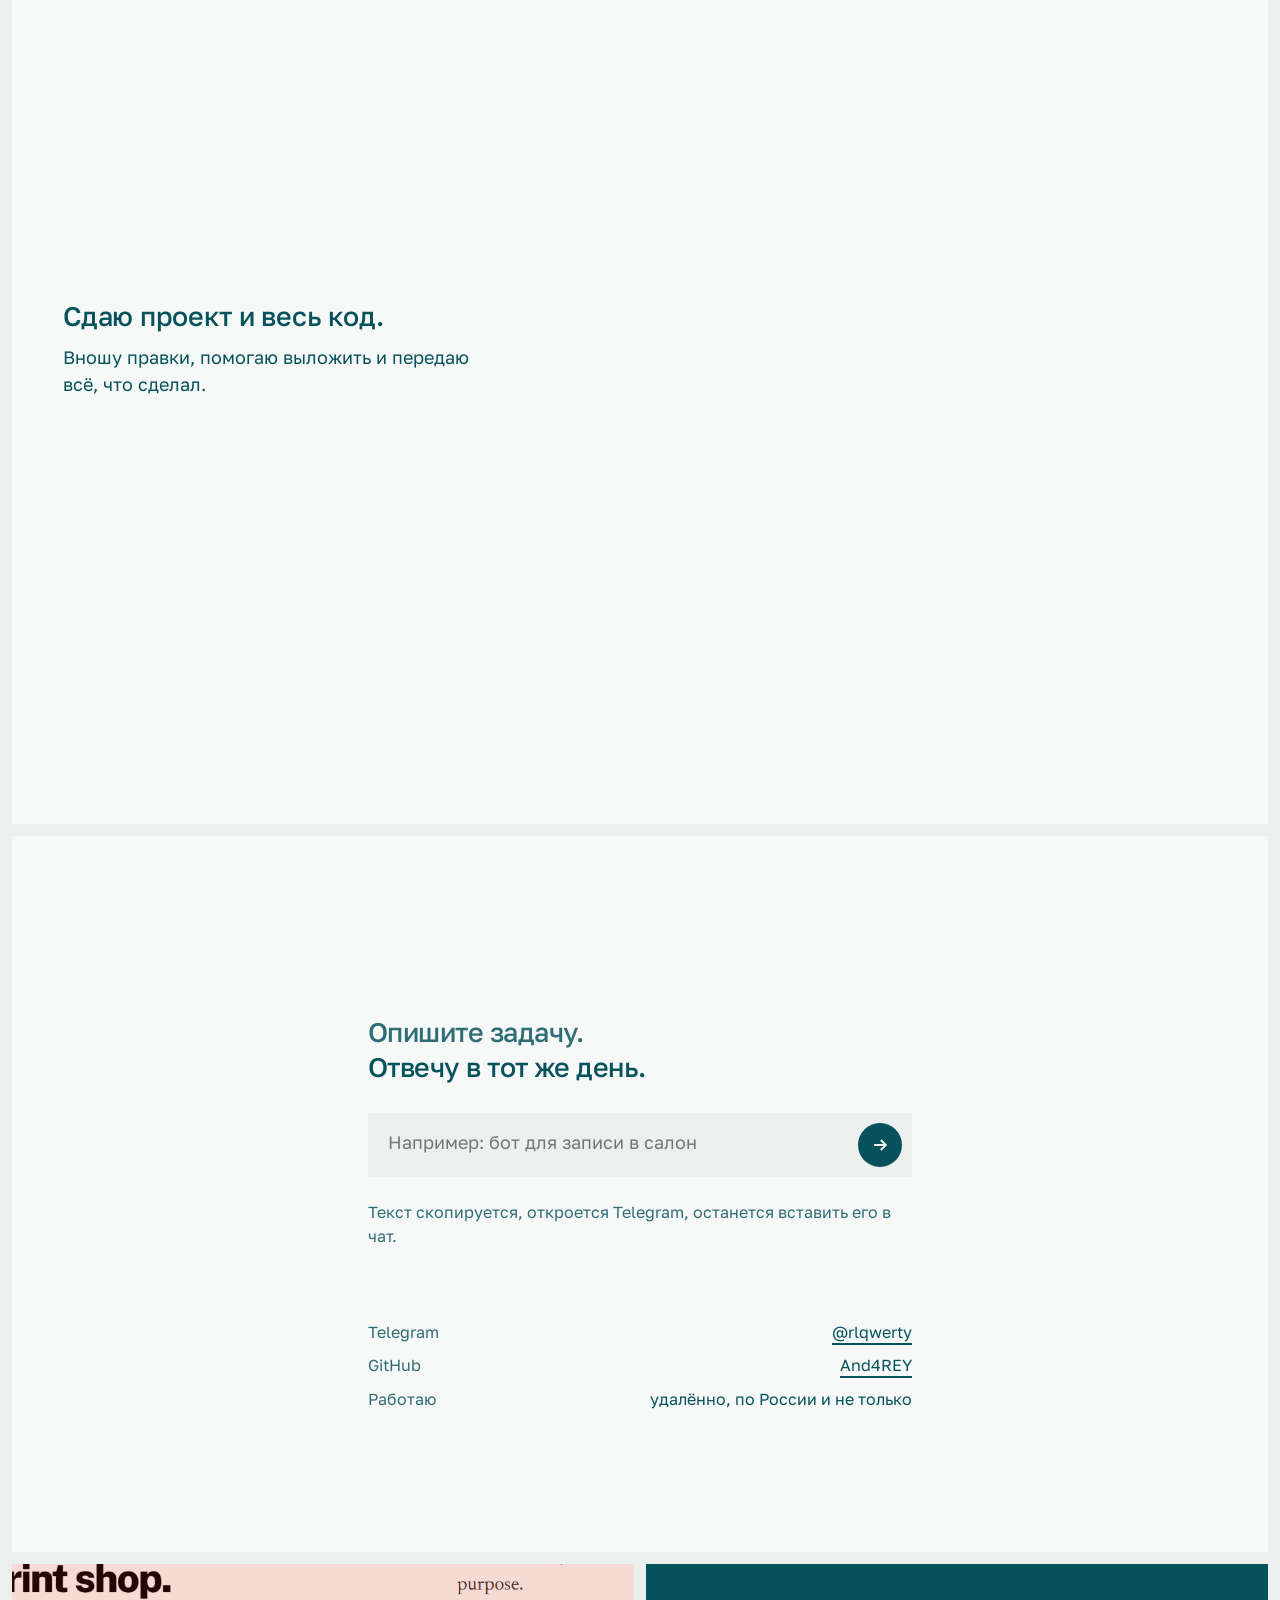
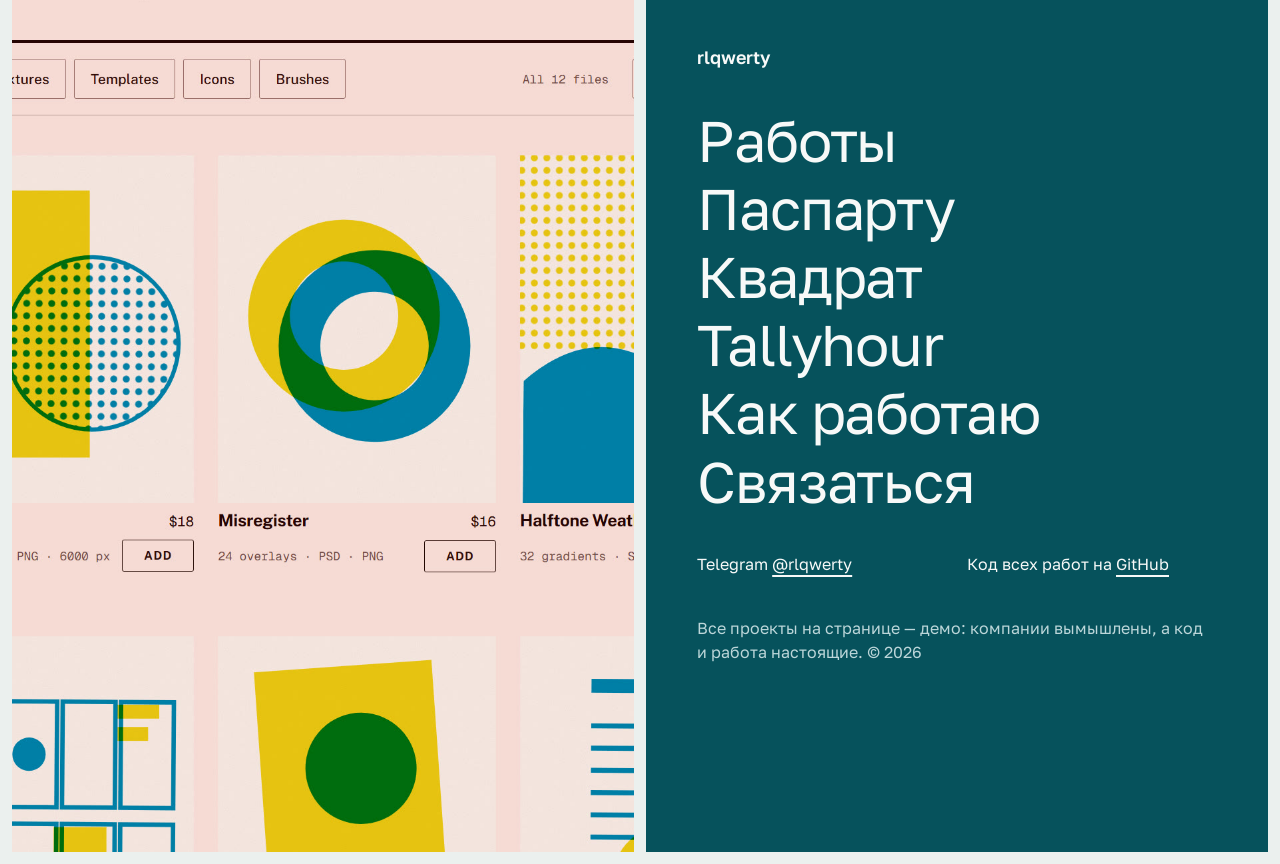
==== commit 870f6d67: "Магазин «Паспарту», новый дизайн «Квадрата» и страницы-визитки" ====
--- a/index.html
+++ b/index.html
@@ -2,346 +2,206 @@
 <html lang="ru">
 <head>
 <meta charset="utf-8">
-<meta name="viewport" content="width=device-width, initial-scale=1">
-<title>Сайты, Telegram-боты и парсеры под ключ</title>
-<meta name="description" content="Делаю сайты, Telegram-ботов и парсеры. Три рабочих демо-проекта и бесплатный прототип перед оплатой.">
+<meta name="viewport" content="width=device-width, initial-scale=1, viewport-fit=cover">
+<title>rlqwerty: сайты, интернет-магазины, Telegram-боты и парсеры</title>
+<meta name="description" content="Шесть рабочих демо-проектов: магазины, лендинги, сайты на английском, Telegram-бот с ИИ и парсер. Бесплатный прототип до оплаты.">
 <link rel="preconnect" href="https://fonts.googleapis.com">
 <link rel="preconnect" href="https://fonts.gstatic.com" crossorigin>
-<link href="https://fonts.googleapis.com/css2?family=Onest:wght@400;500;600;800&display=swap" rel="stylesheet">
-<style>
-:root{
-  --bg:#e9edf2; --paper:#f8fafc; --ink:#14213d; --soft:#56627a; --line:#cfd6e0;
-  --blue:#2b50e8; --blue-ink:#fff; --yellow:#ffd23f; --chat:#d9eefc; --me:#2b50e8;
-}
-@media (prefers-color-scheme:dark){
-  :root:not([data-theme="light"]){
-    --bg:#10172a; --paper:#18213a; --ink:#e8ecf5; --soft:#9aa6bf; --line:#2b3654;
-    --blue:#5b7cff; --chat:#23304f; --me:#5b7cff;
-  }
-  :root:not([data-theme="light"]) .hero h1 mark{background:none;color:var(--yellow)}
-}
-:root[data-theme="dark"]{
-  --bg:#10172a; --paper:#18213a; --ink:#e8ecf5; --soft:#9aa6bf; --line:#2b3654;
-  --blue:#5b7cff; --chat:#23304f; --me:#5b7cff;
-}
-:root[data-theme="dark"] .hero h1 mark{background:none;color:var(--yellow)}
-*{box-sizing:border-box;margin:0;padding:0}
-html,body{overflow-x:hidden}
-body{font-family:Onest,system-ui,sans-serif;background:var(--bg);color:var(--ink);line-height:1.55;font-size:17px;-webkit-font-smoothing:antialiased}
-a{color:inherit}
-.wrap{max-width:1160px;margin:0 auto;padding:0 20px}
-:focus-visible{outline:3px solid var(--blue);outline-offset:3px;border-radius:6px}
-
-.btn{display:inline-flex;align-items:center;gap:10px;padding:15px 24px;border-radius:14px;font-weight:600;text-decoration:none;font-size:16px;transition:transform .15s}
-.btn:hover{transform:translateY(-2px)}
-.btn-main{background:var(--blue);color:var(--blue-ink)}
-.btn-line{border:2px solid var(--ink)}
-.btn svg{width:20px;height:20px}
-
-/* шапка */
-.top{display:flex;justify-content:space-between;align-items:center;padding:22px 0}
-.me{font-weight:800;font-size:18px;text-decoration:none}
-.top a.tg{font-weight:600;text-decoration:none;border-bottom:2px solid var(--yellow)}
-
-/* первый экран */
-.hero{padding:56px 0 72px}
-.hero h1{font-size:clamp(40px,7vw,92px);line-height:.98;letter-spacing:-.045em;font-weight:800;max-width:11.5em}
-.hero h1 mark{background:linear-gradient(transparent 58%,var(--yellow) 58%,var(--yellow) 92%,transparent 92%);color:inherit;padding:0 .04em}
-.hero p{font-size:clamp(18px,2vw,21px);color:var(--soft);max-width:34em;margin:28px 0 34px}
-.hero .actions{display:flex;flex-wrap:wrap;gap:12px}
-
-/* работы */
-.work{display:grid;grid-template-columns:minmax(0,5fr) minmax(0,7fr);gap:56px;align-items:center;padding:72px 0;border-top:2px solid var(--line)}
-.work:nth-of-type(even) .demo{order:-1}
-.work h2{font-size:clamp(28px,3.4vw,40px);line-height:1.08;letter-spacing:-.03em;font-weight:800;margin-bottom:16px}
-.work .kind{display:inline-block;font-weight:600;color:var(--blue);margin-bottom:12px}
-.work p{color:var(--soft);margin-bottom:18px;max-width:30em}
-.work ul{list-style:none;margin:0 0 26px;display:grid;gap:8px}
-.work li{padding-left:22px;position:relative}
-.work li::before{content:"";position:absolute;left:0;top:.6em;width:10px;height:10px;background:var(--yellow);border-radius:3px}
-.links{display:flex;flex-wrap:wrap;gap:10px}
-.stack{margin-top:18px;font-size:14px;color:var(--soft)}
-
-/* демо: браузер */
-.browser{background:var(--paper);border:2px solid var(--ink);border-radius:16px;overflow:hidden;box-shadow:10px 10px 0 var(--ink)}
-.bar{display:flex;align-items:center;gap:7px;padding:10px 14px;border-bottom:2px solid var(--ink)}
-.bar i{width:11px;height:11px;border-radius:50%;border:2px solid var(--ink)}
-.bar span{margin-left:10px;font-size:13px;color:var(--soft);white-space:nowrap;overflow:hidden;text-overflow:ellipsis}
-.viewport{position:relative;height:440px;overflow:hidden;background:#fff}
-.viewport iframe{position:absolute;top:0;left:0;width:200%;height:200%;border:0;transform:scale(.5);transform-origin:0 0}
-
-/* демо: чат */
-.phone{max-width:390px;margin:0 auto;background:var(--paper);border:2px solid var(--ink);border-radius:28px;box-shadow:10px 10px 0 var(--ink);overflow:hidden}
-.phone-head{display:flex;gap:12px;align-items:center;padding:14px 18px;border-bottom:2px solid var(--ink)}
-.ava{width:38px;height:38px;border-radius:50%;background:var(--blue);color:#fff;display:grid;place-items:center;font-weight:800}
-.phone-head b{display:block;font-size:15px}
-.phone-head small{color:var(--soft);font-size:13px}
-.chat{height:420px;padding:16px;display:flex;flex-direction:column;gap:8px;overflow:hidden;justify-content:flex-end}
-.msg{max-width:84%;padding:9px 13px;border-radius:16px;font-size:14.5px;line-height:1.4;white-space:pre-line}
-.msg.bot{background:var(--chat);border-bottom-left-radius:4px;align-self:flex-start}
-.msg.user{background:var(--me);color:#fff;border-bottom-right-radius:4px;align-self:flex-end}
-.msg .kb{display:flex;flex-wrap:wrap;gap:5px;margin-top:8px}
-.msg .kb span{background:var(--paper);border:1.5px solid var(--line);border-radius:8px;padding:4px 8px;font-size:12.5px}
-.chat.play .msg{opacity:0;transform:translateY(8px);transition:opacity .35s,transform .35s}
-.chat.play .msg.on{opacity:1;transform:none}
-
-/* демо: таблица */
-.sheet{background:var(--paper);border:2px solid var(--ink);border-radius:16px;box-shadow:10px 10px 0 var(--ink);overflow:hidden}
-.sheet .bar span{color:var(--ink);font-weight:600}
-.scroll{overflow-x:auto}
-table{border-collapse:collapse;width:100%;font-size:14px;min-width:560px}
-th,td{padding:9px 12px;border-bottom:1px solid var(--line);text-align:left;white-space:nowrap}
-th{font-weight:600;background:var(--bg)}
-td.num,th.num{text-align:right;font-variant-numeric:tabular-nums}
-td.t{max-width:220px;overflow:hidden;text-overflow:ellipsis}
-.lo{background:rgba(64,180,110,.18)}.hi{background:rgba(232,110,80,.2)}
-.sheet-foot{display:flex;gap:28px;flex-wrap:wrap;padding:16px 14px;border-top:2px solid var(--ink)}
-.sheet-foot b{font-size:26px;letter-spacing:-.02em;display:block;line-height:1.1}
-.sheet-foot small{color:var(--soft)}
-
-/* как работаю */
-.how{padding:80px 0;border-top:2px solid var(--line)}
-.how h2{font-size:clamp(28px,3.4vw,40px);letter-spacing:-.03em;font-weight:800;margin-bottom:36px}
-.steps{display:grid;grid-template-columns:repeat(4,minmax(0,1fr));gap:28px;list-style:none;counter-reset:s}
-.steps li{counter-increment:s}
-.steps li::before{content:counter(s);display:grid;place-items:center;width:42px;height:42px;border-radius:50%;background:var(--ink);color:var(--bg);font-weight:800;margin-bottom:16px}
-.steps b{display:block;font-size:19px;margin-bottom:6px}
-.steps span{color:var(--soft);font-size:16px}
-
-/* контакт */
-.contact{background:var(--ink);color:var(--bg);border-radius:28px;padding:64px 56px;margin:0 0 40px;display:grid;grid-template-columns:minmax(0,1.3fr) minmax(0,1fr);gap:40px;align-items:center}
-.contact h2{font-size:clamp(30px,4vw,48px);line-height:1.05;letter-spacing:-.035em;font-weight:800}
-.contact p{opacity:.75;margin-top:16px;max-width:30em}
-.contact .btn-main{background:var(--yellow);color:#14213d;font-size:18px;padding:18px 28px}
-.contact .side{display:grid;gap:14px;justify-items:start}
-.contact .side small{opacity:.7}
-footer{padding:0 0 40px;color:var(--soft);font-size:14px}
-
-@media (max-width:900px){
-  .work{grid-template-columns:minmax(0,1fr);gap:36px;padding:56px 0}
-  .work:nth-of-type(even) .demo{order:0}
-  .steps{grid-template-columns:repeat(2,minmax(0,1fr))}
-  .contact{grid-template-columns:minmax(0,1fr);padding:40px 24px}
-  .viewport{height:360px}
-}
-@media (max-width:520px){
-  .steps{grid-template-columns:minmax(0,1fr)}
-  .viewport iframe{width:400%;height:400%;transform:scale(.25)}
-  .browser,.phone,.sheet{box-shadow:6px 6px 0 var(--ink)}
-}
-@media (prefers-reduced-motion:reduce){*{transition:none!important}.chat.play .msg{opacity:1;transform:none}}
-</style>
+<link href="https://fonts.googleapis.com/css2?family=Golos+Text:wght@400;500;600&display=swap" rel="stylesheet">
+<link rel="stylesheet" href="site.css">
+<link rel="icon" href="data:image/svg+xml,%3Csvg xmlns='http://www.w3.org/2000/svg' viewBox='0 0 32 32'%3E%3Crect width='32' height='32' fill='%2306525c'/%3E%3Crect x='6' y='6' width='5' height='20' fill='%23f7f9f8'/%3E%3Crect x='14' y='6' width='5' height='20' fill='%23f7f9f8'/%3E%3Crect x='22' y='6' width='5' height='20' fill='%23f7f9f8'/%3E%3C/svg%3E">
 </head>
 <body>
-<div class="wrap">
-
-<header class="top">
-  <a class="me" href="#">rlqwerty</a>
-  <a class="tg" href="https://t.me/rlqwerty">Telegram: @rlqwerty</a>
-</header>
-
-<section class="hero">
-  <h1>Сайты, Telegram-боты и&nbsp;парсеры, <mark>которые работают</mark></h1>
-  <p>Ниже пять проектов: их можно открыть и попробовать, а не только посмотреть на скриншоты. Перед оплатой делаю бесплатный прототип вашей задачи, чтобы вы сразу видели результат.</p>
-  <div class="actions">
-    <a class="btn btn-main" href="https://t.me/rlqwerty">
-      <svg viewBox="0 0 24 24" fill="currentColor" aria-hidden="true"><path d="M21.9 4.3 18.7 19.4c-.2 1-.9 1.3-1.7.8l-4.8-3.5-2.3 2.2c-.3.3-.5.5-1 .5l.3-4.9 8.9-8c.4-.3-.1-.5-.6-.2L6.5 13.3l-4.7-1.5c-1-.3-1-1 .2-1.5L20.6 3c.9-.3 1.6.2 1.3 1.3z"/></svg>
-      Написать в Telegram</a>
-    <a class="btn btn-line" href="#works">Посмотреть работы</a>
+<a class="skip" href="#main">К содержанию</a>
+
+<div class="split">
+  <!-- Неподвижная половина: скриншот проекта, о котором сейчас читают -->
+  <figure class="stage" id="stage" aria-label="Скриншот проекта">
+    <img class="is-on" data-shot="pasparty" src="img/shot-pasparty.jpg" alt="Интернет-магазин «Паспарту», первый экран" width="1440" height="1800" fetchpriority="high">
+    <img data-shot="remont" src="img/shot-remont.jpg" alt="Лендинг «Квадрат», первый экран" width="1440" height="1800" loading="lazy">
+    <img data-shot="tallyhour" src="img/shot-tallyhour.jpg" alt="Сайт Tallyhour, первый экран с живым таймером" width="1440" height="1800" loading="lazy">
+    <img data-shot="overprint" src="img/shot-overprint.jpg" alt="Магазин Overprint Supply, каталог" width="1440" height="1800" loading="lazy">
+    <img data-shot="bot" data-fit="contain" src="img/shot-bot.jpg" alt="Диалог с Telegram-ботом «Квадрата»: расчёт ремонта" width="1440" height="1800" loading="lazy">
+    <img data-shot="parser" data-fit="contain" src="img/shot-parser.jpg" alt="Таблица Excel, которую собрал парсер" width="1440" height="1800" loading="lazy">
+    <figcaption class="stage__cap" id="stageCap">Паспарту · интернет-магазин</figcaption>
+  </figure>
+
+  <main class="read" id="main">
+    <header class="sheet card">
+      <div class="stripe" aria-hidden="true"><i></i><i></i><i></i><i></i><i></i><i></i><i></i><i></i><i></i><i></i><i></i><i></i><i></i><i></i><i></i><i></i></div>
+      <div class="card__body">
+        <p class="wordmark">rlqwerty</p>
+        <h1>Сайты и боты, которые работают</h1>
+        <p class="card__lead">Делаю сайты, интернет-магазины, Telegram-ботов и парсеры. Ниже шесть рабочих демо: их можно открыть и потрогать. Перед оплатой показываю бесплатный прототип вашей задачи.</p>
+        <a class="btn" href="https://t.me/rlqwerty"><svg viewBox="0 0 24 24" aria-hidden="true"><path d="M21.9 4.3 18.7 19.4c-.2 1-.9 1.3-1.7.8l-4.8-3.5-2.3 2.2c-.3.3-.5.5-1 .5l.3-4.9 8.9-8c.4-.3-.1-.5-.6-.2L6.5 13.3l-4.7-1.5c-1-.3-1-1 .2-1.5L20.6 3c.9-.3 1.6.2 1.3 1.3z"/></svg>Написать в Telegram</a>
+      </div>
+      <nav class="card__links" aria-label="Разделы">
+        <a href="#work">Работы</a>
+        <a href="#how">Как я работаю</a>
+        <a href="#contact">Связаться</a>
+      </nav>
+    </header>
+
+    <section class="sheet ledger" id="work" aria-labelledby="work-title">
+      <h2 id="work-title" class="reveal">Работы</h2>
+      <nav class="ledger__rows" aria-label="Список проектов">
+        <a href="#p-pasparty" data-shot="pasparty"><span>Паспарту</span><span class="k">Интернет-магазин</span><span class="y">2026</span></a>
+        <a href="#p-remont" data-shot="remont"><span>Квадрат</span><span class="k">Лендинг с калькулятором</span><span class="y">2026</span></a>
+        <a href="#p-tallyhour" data-shot="tallyhour"><span>Tallyhour</span><span class="k">Сайт на английском</span><span class="y">2026</span></a>
+        <a href="#p-overprint" data-shot="overprint"><span>Overprint Supply</span><span class="k">Магазин на английском</span><span class="y">2026</span></a>
+        <a href="#p-bot" data-shot="bot"><span>Бот «Квадрата»</span><span class="k">Telegram-бот с ИИ</span><span class="y">2026</span></a>
+        <a href="#p-parser" data-shot="parser"><span>Парсер каталога</span><span class="k">Парсер в Excel</span><span class="y">2026</span></a>
+      </nav>
+    </section>
+
+    <article class="sheet proj reveal" id="p-pasparty" data-shot="pasparty">
+      <h3>Паспарту</h3>
+      <p class="proj__kind">Интернет-магазин · русский</p>
+      <figure class="proj__pic"><img src="img/shot-pasparty.jpg" alt="" width="1440" height="1800" loading="lazy"></figure>
+      <p>Магазин репродукций музейных гравюр. Покупатель выбирает размер, паспарту и раму, видит работу на стене в настоящем масштабе и оформляет заказ.</p>
+      <ul class="proj__facts">
+        <li>Цена пересчитывается от размера и рамы</li>
+        <li>Примерка на стене в правильном масштабе</li>
+        <li>Корзина с отменой удаления и оформление</li>
+      </ul>
+      <p class="proj__stack">HTML, CSS, JavaScript. Картины из открытых коллекций The Met и Art Institute of Chicago.</p>
+      <div class="proj__links"><a class="btn" href="pasparty/">Открыть магазин</a><a class="tlink" href="https://github.com/And4REY/portfolio/tree/main/pasparty">Код</a></div>
+    </article>
+
+    <article class="sheet proj reveal" id="p-remont" data-shot="remont">
+      <h3>Квадрат</h3>
+      <p class="proj__kind">Лендинг · русский</p>
+      <figure class="proj__pic"><img src="img/shot-remont.jpg" alt="" width="1440" height="1800" loading="lazy"></figure>
+      <p>Сайт студии ремонта квартир. Калькулятор собирает предварительную смету, а заявка на замер уходит вместе с расчётом. Цифры совпадают с Telegram-ботом той же студии.</p>
+      <ul class="proj__facts">
+        <li>Калькулятор в виде сметы</li>
+        <li>Лента этапов, которая листается вбок</li>
+        <li>Форма с маской телефона и проверкой</li>
+      </ul>
+      <p class="proj__stack">HTML, CSS, JavaScript. Без конструкторов, грузится мгновенно.</p>
+      <div class="proj__links"><a class="btn" href="remont/">Открыть сайт</a><a class="tlink" href="https://github.com/And4REY/portfolio/tree/main/remont">Код</a></div>
+    </article>
+
+    <article class="sheet proj proj--band reveal" id="p-tallyhour" data-shot="tallyhour">
+      <h3>Tallyhour</h3>
+      <p class="proj__kind">Сайт программы · английский</p>
+      <figure class="proj__pic"><img src="img/shot-tallyhour.jpg" alt="" width="1440" height="1800" loading="lazy"></figure>
+      <p>Лендинг сервиса учёта времени для зарубежной аудитории. Прямо на странице работает кусок продукта: запустите таймер, остановите и откройте счёт, собранный из записанного времени.</p>
+      <ul class="proj__facts">
+        <li>Живой таймер и счёт внутри страницы</li>
+        <li>Тарифы с переключателем «месяц / год»</li>
+        <li>Регистрация с проверкой почты</li>
+      </ul>
+      <p class="proj__stack">HTML, CSS, JavaScript, без фреймворков.</p>
+      <div class="proj__links"><a class="btn" href="tallyhour/">Открыть сайт</a><a class="tlink" href="https://github.com/And4REY/portfolio/tree/main/tallyhour">Код</a></div>
+    </article>
+
+    <article class="sheet proj reveal" id="p-overprint" data-shot="overprint">
+      <h3>Overprint Supply</h3>
+      <p class="proj__kind">Интернет-магазин · английский</p>
+      <figure class="proj__pic"><img src="img/shot-overprint.jpg" alt="" width="1440" height="1800" loading="lazy"></figure>
+      <p>Магазин цифровых файлов для дизайнеров: текстуры, шаблоны, иконки и кисти. Обложки товаров нарисованы кодом в стиле ризографа.</p>
+      <ul class="proj__facts">
+        <li>Фильтры, сортировка, страница товара</li>
+        <li>Цена зависит от лицензии</li>
+        <li>Корзина-шторка и оформление заказа</li>
+      </ul>
+      <p class="proj__stack">HTML, CSS, JavaScript, SVG.</p>
+      <div class="proj__links"><a class="btn" href="overprint/">Открыть магазин</a><a class="tlink" href="https://github.com/And4REY/portfolio/tree/main/overprint">Код</a></div>
+    </article>
+
+    <article class="sheet proj reveal" id="p-bot" data-shot="bot">
+      <h3>Бот «Квадрата»</h3>
+      <p class="proj__kind">Telegram-бот с ИИ</p>
+      <figure class="proj__pic"><img src="img/shot-bot.jpg" data-fit="contain" alt="" width="1440" height="1800" loading="lazy"></figure>
+      <p>Клиент выбирает параметры кнопками и получает цену ремонта. Заявка с расчётом сразу приходит менеджеру, а на вопросы своими словами отвечает ИИ по базе знаний компании.</p>
+      <ul class="proj__facts">
+        <li>Калькулятор на кнопках</li>
+        <li>Заявки менеджеру в Telegram и в базу</li>
+        <li>ИИ-консультант, который не выдумывает цены</li>
+      </ul>
+      <p class="proj__stack">Python, aiogram 3, LLM API (YandexGPT, DeepSeek, GPT), SQLite. Автотесты всего диалога.</p>
+      <div class="proj__links"><a class="btn" href="https://t.me/remontremont777_bot">Открыть бота</a><a class="tlink" href="https://github.com/And4REY/portfolio/tree/main/kvadrat-bot">Код</a></div>
+    </article>
+
+    <article class="sheet proj reveal" id="p-parser" data-shot="parser">
+      <h3>Каталог в Excel за 40 секунд</h3>
+      <p class="proj__kind">Парсер и автоматизация</p>
+      <figure class="proj__pic"><img src="img/shot-parser.jpg" data-fit="contain" alt="" width="1440" height="1800" loading="lazy"></figure>
+      <p>Парсер проходит по всем страницам каталога и каждой карточке товара, пересчитывает цены в рубли по курсу ЦБ и строит сводку по категориям с диаграммой.</p>
+      <ul class="proj__facts">
+        <li>1000 товаров с ценами, остатками и фото</li>
+        <li>Выгрузка в Excel или Google Таблицу</li>
+        <li>Можно запускать по расписанию</li>
+      </ul>
+      <p class="proj__stack">Python, aiohttp, BeautifulSoup, openpyxl. Демо на сайте для тренировки парсеров.</p>
+      <div class="proj__links"><a class="btn" href="catalog-parser/books.xlsx" download>Скачать пример Excel</a><a class="tlink" href="https://github.com/And4REY/portfolio/tree/main/catalog-parser">Код</a></div>
+    </article>
+  </main>
+</div>
+
+<!-- Как я работаю: переписка меняется вместе с шагом -->
+<section class="how" id="how" aria-labelledby="how-title">
+  <h2 id="how-title">Как я работаю</h2>
+  <ol class="steps">
+    <li class="step" data-state="1"><p class="step__t">Вы пишете задачу в Telegram.</p><p>Пары предложений хватит, остальное уточню сам.</p></li>
+    <li class="step" data-state="2"><p class="step__t">Через день — бесплатный прототип.</p><p>Первый экран сайта или рабочая часть бота, чтобы вы сразу видели результат.</p></li>
+    <li class="step" data-state="3"><p class="step__t">Цену и срок фиксируем до старта.</p><p>Договариваемся в переписке, присылаю промежуточные результаты.</p></li>
+    <li class="step" data-state="4"><p class="step__t">Сдаю проект и весь код.</p><p>Вношу правки, помогаю выложить и передаю всё, что сделал.</p></li>
+  </ol>
+  <figure class="chatstage" aria-label="Пример переписки">
+    <div class="chat" id="chat" data-ui>
+      <div class="chat__head"><span class="chat__ava" aria-hidden="true">R</span><div>rlqwerty<small>был недавно</small></div></div>
+      <p class="msg" data-s="1">Здравствуйте! Нужен сайт для студии маникюра с онлайн-записью.</p>
+      <p class="msg msg--me" data-s="2">Добрый день! Завтра пришлю прототип первого экрана с записью.</p>
+      <p class="msg msg--file msg--me" data-s="2"><i aria-hidden="true"></i><span>prototype.html<br><small>ссылка на демо</small></span></p>
+      <p class="msg" data-s="3">Нравится! Сколько по времени и деньгам?</p>
+      <p class="msg msg--me" data-s="3">Неделя и фиксированная цена, оплата по этапам.</p>
+      <p class="msg msg--me" data-s="4">Готово: сайт на хостинге, код в архиве, инструкция внутри.</p>
+      <p class="msg" data-s="4">Спасибо, всё работает!</p>
+    </div>
+    <figcaption>Пример переписки: так обычно идёт заказ</figcaption>
+  </figure>
+</section>
+
+<!-- Связаться: одно поле -->
+<section class="contact" id="contact" aria-labelledby="contact-title">
+  <div class="contact__inner">
+    <h2 id="contact-title"><span>Опишите задачу.</span>Отвечу в тот же день.</h2>
+    <form class="field" id="ask">
+      <label for="task" class="sr-only">Ваша задача</label>
+      <textarea id="task" name="task" rows="1" placeholder="Например: бот для записи в салон"></textarea>
+      <button type="submit" aria-label="Отправить в Telegram"><svg viewBox="0 0 24 24" aria-hidden="true"><path d="M5 12h13M13 6l6 6-6 6"/></svg></button>
+    </form>
+    <p class="contact__note" id="askNote" aria-live="polite">Текст скопируется, откроется Telegram, останется вставить его в чат.</p>
+    <dl class="contact__rows">
+      <div><dt>Telegram</dt><dd><a class="tlink" href="https://t.me/rlqwerty">@rlqwerty</a></dd></div>
+      <div><dt>GitHub</dt><dd><a class="tlink" href="https://github.com/And4REY">And4REY</a></dd></div>
+      <div><dt>Работаю</dt><dd>удалённо, по России и не только</dd></div>
+    </dl>
   </div>
 </section>
 
-<main id="works">
-
-<section class="work">
-  <div>
-    <span class="kind">Лендинг</span>
-    <h2>Сайт студии ремонта с калькулятором стоимости</h2>
-    <p>Посетитель сам считает цену ремонта, видит срок и оставляет заявку. Калькулятор живой: попробуйте подвигать площадь прямо в окне с сайтом.</p>
-    <ul>
-      <li>Расчёт цены и срока на лету</li>
-      <li>Форма заявки с проверкой телефона</li>
-      <li>Аккуратно выглядит на телефоне</li>
-    </ul>
-    <div class="links">
-      <a class="btn btn-main" href="remont/index.html">Открыть сайт</a>
-      <a class="btn btn-line" href="https://github.com/And4REY/portfolio/tree/main/remont">Код</a>
+<footer class="foot">
+  <div class="foot__pic"><img src="img/shot-overprint.jpg" alt="Фрагмент магазина Overprint Supply: обложки товаров в стиле ризографа" width="1440" height="1800" loading="lazy"></div>
+  <div class="foot__menu">
+    <p class="foot__word">rlqwerty</p>
+    <nav class="foot__links" aria-label="Разделы">
+      <a href="#work">Работы</a>
+      <a href="pasparty/">Паспарту</a>
+      <a href="remont/">Квадрат</a>
+      <a href="tallyhour/">Tallyhour</a>
+      <a href="#how">Как работаю</a>
+      <a href="#contact">Связаться</a>
+    </nav>
+    <div class="foot__blocks">
+      <p>Telegram <a class="tlink" href="https://t.me/rlqwerty">@rlqwerty</a></p>
+      <p>Код всех работ на <a class="tlink" href="https://github.com/And4REY/portfolio">GitHub</a></p>
     </div>
-    <p class="stack">HTML, CSS, JavaScript. Без конструкторов, грузится мгновенно.</p>
+    <p class="foot__legal">Все проекты на странице — демо: компании вымышлены, а код и работа настоящие. © 2026</p>
   </div>
-  <div class="demo">
-    <div class="browser">
-      <div class="bar"><i></i><i></i><i></i><span>Демо-сайт «Квадрат»</span></div>
-      <div class="viewport"><iframe src="remont/index.html" title="Демо: сайт студии ремонта" loading="lazy"></iframe></div>
-    </div>
-  </div>
-</section>
-
-<section class="work">
-  <div>
-    <span class="kind">Сайт на английском · SaaS</span>
-    <h2>Сайт программы для фрилансеров с живым демо</h2>
-    <p>Лендинг сервиса учёта времени и счетов для зарубежной аудитории. Прямо на странице работает кусок продукта: запустите таймер, остановите его и откройте счёт, собранный из записанного времени.</p>
-    <ul>
-      <li>Рабочий таймер и счёт внутри страницы</li>
-      <li>Тарифы с переключателем «месяц / год»</li>
-      <li>Форма регистрации с проверкой почты</li>
-    </ul>
-    <div class="links">
-      <a class="btn btn-main" href="tallyhour/index.html">Открыть сайт</a>
-      <a class="btn btn-line" href="https://github.com/And4REY/portfolio/tree/main/tallyhour">Код</a>
-    </div>
-    <p class="stack">HTML, CSS, JavaScript, без фреймворков. Концепт: продукт и компания вымышлены.</p>
-  </div>
-  <div class="demo">
-    <div class="browser">
-      <div class="bar"><i></i><i></i><i></i><span>Демо-сайт Tallyhour</span></div>
-      <div class="viewport"><iframe src="tallyhour/index.html" title="Демо: сайт программы Tallyhour" loading="lazy"></iframe></div>
-    </div>
-  </div>
-</section>
-
-<section class="work">
-  <div>
-    <span class="kind">Интернет-магазин на английском</span>
-    <h2>Магазин цифровых товаров с корзиной и оформлением заказа</h2>
-    <p>Магазин текстур, шаблонов и кистей для дизайнеров. Каталог с фильтрами и сортировкой, страница товара с выбором лицензии, корзина, которая сохраняется между страницами, и оформление заказа.</p>
-    <ul>
-      <li>Фильтры, сортировка, карточки товаров</li>
-      <li>Цена зависит от выбранной лицензии</li>
-      <li>Корзина с отменой удаления и оформлением</li>
-    </ul>
-    <div class="links">
-      <a class="btn btn-main" href="overprint/index.html">Открыть магазин</a>
-      <a class="btn btn-line" href="https://github.com/And4REY/portfolio/tree/main/overprint">Код</a>
-    </div>
-    <p class="stack">HTML, CSS, JavaScript. Обложки товаров нарисованы кодом (SVG). Концепт: оплаты нет.</p>
-  </div>
-  <div class="demo">
-    <div class="browser">
-      <div class="bar"><i></i><i></i><i></i><span>Демо-магазин Overprint Supply</span></div>
-      <div class="viewport"><iframe src="overprint/index.html" title="Демо: магазин Overprint Supply" loading="lazy"></iframe></div>
-    </div>
-  </div>
-</section>
-
-<section class="work">
-  <div>
-    <span class="kind">Telegram-бот с ИИ</span>
-    <h2>Бот, который считает ремонт и записывает на замер</h2>
-    <p>Клиент выбирает параметры кнопками и получает цену. Заявка с расчётом сразу приходит менеджеру. На вопросы своими словами отвечает ИИ по базе знаний компании.</p>
-    <ul>
-      <li>Калькулятор на кнопках</li>
-      <li>Заявки менеджеру в Telegram и в базу</li>
-      <li>ИИ-консультант, который не выдумывает цены</li>
-    </ul>
-    <div class="links">
-      <a class="btn btn-main" href="https://t.me/remontremont777_bot">Открыть бота</a>
-      <a class="btn btn-line" href="https://github.com/And4REY/portfolio/tree/main/kvadrat-bot">Код</a>
-    </div>
-    <p class="stack">Python, aiogram 3, LLM API (YandexGPT, DeepSeek, GPT), SQLite. Есть автотесты всего диалога.</p>
-  </div>
-  <div class="demo">
-    <div class="phone">
-      <div class="phone-head"><div class="ava">К</div><div><b>Квадрат · помощник</b><small>бот</small></div></div>
-      <div class="chat" id="chat">
-        <div class="msg user">Сколько будет стоить ремонт?</div>
-        <div class="msg bot">Какая площадь квартиры?<div class="kb"><span>30 м²</span><span>45 м²</span><span>60 м²</span><span>80 м²</span></div></div>
-        <div class="msg user">54</div>
-        <div class="msg bot">Площадь: 54 м². Какой ремонт нужен?<div class="kb"><span>Косметический</span><span>Капитальный</span><span>Дизайнерский</span></div></div>
-        <div class="msg user">Капитальный + тёплые полы</div>
-        <div class="msg bot">🧮 Предварительный расчёт
-Работы и материалы: 648 000 ₽
-Тёплые полы: 51 840 ₽
-Срок: ~46 дней
-
-💰 Итого: 699 840 ₽<div class="kb"><span>📝 Записаться на замер</span></div></div>
-        <div class="msg user">А гарантия есть?</div>
-        <div class="msg bot">Да, 3 года на все работы. Если что-то пойдёт не так, приедем и исправим бесплатно.</div>
-      </div>
-    </div>
-  </div>
-</section>
-
-<section class="work">
-  <div>
-    <span class="kind">Парсер</span>
-    <h2>Весь каталог магазина в Excel за 40 секунд</h2>
-    <p>Парсер проходит по всем страницам каталога и каждой карточке товара. Цены пересчитывает в рубли по курсу ЦБ на сегодня, а по категориям строит сводку с диаграммой.</p>
-    <ul>
-      <li>1000 товаров с ценами, остатками и фото</li>
-      <li>Выгрузка в Excel или Google Таблицу</li>
-      <li>Можно запускать по расписанию для мониторинга цен</li>
-    </ul>
-    <div class="links">
-      <a class="btn btn-main" href="catalog-parser/books.xlsx" download>Скачать пример Excel</a>
-      <a class="btn btn-line" href="https://github.com/And4REY/portfolio/tree/main/catalog-parser">Код</a>
-    </div>
-    <p class="stack">Python, aiohttp, BeautifulSoup, openpyxl. Демо на сайте для тренировки парсеров.</p>
-  </div>
-  <div class="demo">
-    <div class="sheet">
-      <div class="bar"><i></i><i></i><i></i><span>books.xlsx — лист «Товары»</span></div>
-      <div class="scroll">
-        <table>
-          <thead><tr><th>Название</th><th>Категория</th><th class="num">Цена, ₽</th><th class="num">Остаток</th><th class="num">Рейтинг</th></tr></thead>
-          <tbody>
-            <tr><td class="t">A Light in the Attic</td><td>Poetry</td><td class="num hi">5 716,16</td><td class="num">22</td><td class="num">★★★</td></tr>
-            <tr><td class="t">The Dirty Little Secrets of Getting Your Dream Job</td><td>Business</td><td class="num">3 681,22</td><td class="num">19</td><td class="num">★★★★</td></tr>
-            <tr><td class="t">Set Me Free</td><td>Young Adult</td><td class="num lo">1 927,84</td><td class="num">19</td><td class="num">★★★★★</td></tr>
-            <tr><td class="t">Libertarianism for Beginners</td><td>Politics</td><td class="num hi">5 667,58</td><td class="num">19</td><td class="num">★★</td></tr>
-            <tr><td class="t">Black Dust</td><td>Romance</td><td class="num">3 812,62</td><td class="num">19</td><td class="num">★★★★★</td></tr>
-            <tr><td class="t">The Four Agreements</td><td>Spirituality</td><td class="num lo">1 949,92</td><td class="num">18</td><td class="num">★★★★★</td></tr>
-          </tbody>
-        </table>
-      </div>
-      <div class="sheet-foot">
-        <div><b>1000</b><small>товаров</small></div>
-        <div><b>37 с</b><small>на весь каталог</small></div>
-        <div><b>50</b><small>категорий в сводке</small></div>
-      </div>
-    </div>
-  </div>
-</section>
-
-</main>
-
-<section class="how">
-  <h2>Как я работаю</h2>
-  <ol class="steps">
-    <li><b>Обсуждаем задачу</b><span>Пишете в Telegram, я задаю пару уточняющих вопросов.</span></li>
-    <li><b>Бесплатный прототип</b><span>Через день показываю первый экран или рабочую часть.</span></li>
-    <li><b>Делаю проект</b><span>Цена и срок фиксированы, присылаю промежуточные результаты.</span></li>
-    <li><b>Правки и запуск</b><span>Вношу правки, помогаю выложить и передаю весь код.</span></li>
-  </ol>
-</section>
-
-<section class="contact">
-  <div>
-    <h2>Опишите задачу, и я предложу решение</h2>
-    <p>Сайт, бот, парсер, автоматизация таблиц или интеграция с CRM. Если задача мне не по силам, скажу об этом сразу.</p>
-  </div>
-  <div class="side">
-    <a class="btn btn-main" href="https://t.me/rlqwerty">Написать в Telegram</a>
-    <small>@rlqwerty</small>
-  </div>
-</section>
-
-<footer>Проекты на странице — демо: компании вымышлены, а код и работа настоящие.</footer>
-</div>
-
-<script>
-// диалог в чате проигрывается один раз, когда блок появляется на экране
-const chat = document.getElementById('chat');
-if (!matchMedia('(prefers-reduced-motion: reduce)').matches && 'IntersectionObserver' in window) {
-  chat.classList.add('play');
-  const msgs = [...chat.children];
-  new IntersectionObserver((es, io) => {
-    if (!es[0].isIntersecting) return;
-    io.disconnect();
-    msgs.forEach((m, i) => setTimeout(() => m.classList.add('on'), 400 + i * 900));
-  }, {threshold: .4}).observe(chat);
-}
-</script>
+</footer>
+
+<script src="site.js"></script>
 </body>
 </html>
--- a/site.css
+++ b/site.css
@@ -0,0 +1,204 @@
+/* Портфолио rlqwerty — направление «The split stage» (tasteskill, seed 1091474013).
+   Шрифт: Golos Text (вместо Archivo — у него нет кириллицы). Палитра «Teal on paper»: одна бирюзовая краска на бумаге. */
+:root {
+  --bg: #f7f9f8;
+  --surface: #ebf0ee;
+  --ink: #06525c;
+  --muted: #2f6d76;
+  --accent: #06525c;
+  --accent-ink: #f7f9f8;
+  --field-1: #06525c;
+  --field-1-ink: #f7f9f8;
+  --field-1-soft: #bcd6d9;
+
+  --font: "Golos Text", system-ui, sans-serif;
+  --step-small: 1rem;
+  --step-body: 1.125rem;
+  --step-lead: clamp(1.375rem, 1.2rem + 0.6vw, 1.75rem);
+  --step-head: clamp(2.25rem, 1.5rem + 2.6vw, 3.75rem);
+
+  --gutter: 12px;
+  --pad: clamp(1.25rem, 4vw, 4rem);
+  --radius: 0px;
+  --ease-out: cubic-bezier(0.16, 1, 0.3, 1);
+  --ease-in-out: cubic-bezier(0.65, 0, 0.35, 1);
+}
+
+*, *::before, *::after { box-sizing: border-box; }
+html { -webkit-text-size-adjust: 100%; scroll-behavior: smooth; }
+html, body { overflow-x: clip; }
+@media (prefers-reduced-motion: reduce) { html { scroll-behavior: auto; } }
+body { margin: 0; background: var(--surface); color: var(--ink); font: 400 var(--step-body)/1.5 var(--font); -webkit-font-smoothing: antialiased; }
+h1, h2, h3, p, ul, ol, dl, dd, figure { margin: 0; }
+ul, ol { padding: 0; list-style: none; }
+h1, h2, h3 { font-weight: 400; letter-spacing: -0.02em; line-height: 1.02; overflow-wrap: anywhere; min-width: 0; }
+h2 { font-size: var(--step-head); }
+h3 { font-size: var(--step-lead); line-height: 1.15; }
+img { display: block; max-width: 100%; height: auto; }
+a { color: inherit; }
+button, input, textarea { font: inherit; color: inherit; }
+:focus-visible { outline: 2px solid var(--ink); outline-offset: 3px; }
+::selection { background: var(--ink); color: var(--bg); }
+.sr-only { position: absolute; width: 1px; height: 1px; overflow: hidden; clip: rect(0 0 0 0); white-space: nowrap; }
+.skip { position: absolute; left: 1rem; top: -4rem; z-index: 50; background: var(--ink); color: var(--bg); padding: 0.5rem 1rem; }
+.skip:focus { top: 1rem; }
+
+.btn { display: inline-flex; align-items: center; justify-content: center; gap: 0.6rem; min-height: 54px; padding: 0 1.75rem; border: 0; border-radius: var(--radius); background: var(--accent); color: var(--accent-ink); font: 600 var(--step-body)/1 var(--font); text-decoration: none; white-space: nowrap; cursor: pointer; transition: transform 160ms var(--ease-out), background-color 160ms var(--ease-out); }
+.btn:hover { background: #0a6a76; transform: translateY(-2px); }
+.btn:active { transform: translateY(1px); }
+.btn svg { width: 20px; height: 20px; fill: currentColor; }
+.tlink { text-decoration: underline; text-decoration-thickness: 1.5px; text-underline-offset: 5px; white-space: nowrap; transition: text-underline-offset 160ms var(--ease-out); }
+.tlink:hover { text-underline-offset: 2px; }
+
+/* ── the split: reading column + fixed stage ─────────── */
+.split { display: grid; gap: var(--gutter); padding: var(--gutter); }
+.stage { position: relative; height: 52svh; overflow: hidden; background: var(--field-1); }
+.stage img { position: absolute; inset: 0; width: 100%; height: 100%; object-fit: cover; object-position: 50% 0; opacity: 0; transition: opacity 1.6s var(--ease-in-out), transform 6s linear; }
+.stage img[data-fit="contain"] { object-fit: contain; object-position: 50% 50%; }
+.stage img.is-on { opacity: 1; }
+.stage__cap { position: absolute; left: 1rem; bottom: 1rem; z-index: 1; background: var(--bg); color: var(--ink); padding: 0.45rem 0.8rem; font-size: var(--step-small); }
+.read { display: grid; gap: var(--gutter); min-width: 0; }
+.sheet { background: var(--bg); padding: var(--pad); }
+@media (min-width: 60rem) {
+  .split { grid-template-columns: minmax(0, 1fr) minmax(0, 1fr); align-items: start; }
+  .stage { order: 2; position: sticky; top: var(--gutter); height: calc(100svh - 2 * var(--gutter)); }
+  .read { order: 1; }
+}
+@media (prefers-reduced-motion: no-preference) {
+  .stage img.is-on { transform: scale(1.04); }
+}
+
+/* ── hero: the striped card ──────────────────────────── */
+.card { min-height: calc(100svh - 2 * var(--gutter)); display: flex; flex-direction: column; padding: 0; }
+.stripe { display: flex; height: 56px; flex: none; }
+.stripe i { flex: 1; background: var(--ink); }
+.stripe i:nth-child(even) { background: var(--bg); }
+.card__body { flex: 1; display: grid; align-content: center; justify-items: start; gap: 1.75rem; padding: clamp(2.5rem, 6vw, 5rem) var(--pad); }
+.wordmark { font-size: var(--step-lead); font-weight: 600; letter-spacing: -0.01em; }
+.card h1 { font-size: var(--step-head); max-width: 17ch; }
+.card__lead { max-width: 36ch; font-size: var(--step-body); }
+.card__links { display: flex; flex-wrap: wrap; gap: 0.75rem 2rem; padding: 0 var(--pad) 1.75rem; font-size: var(--step-small); }
+.card__links a { text-decoration: none; white-space: nowrap; }
+.card__links a:hover { text-decoration: underline; text-underline-offset: 4px; }
+@media (prefers-reduced-motion: no-preference) {
+  .stripe i { transform-origin: 50% 0; animation: drop 700ms var(--ease-out) both; }
+  .stripe i:nth-child(3n+1) { animation-delay: 60ms; } .stripe i:nth-child(3n+2) { animation-delay: 120ms; }
+  .card__body > * { animation: rise 900ms var(--ease-out) both; }
+  .card__body > :nth-child(2) { animation-delay: 90ms; } .card__body > :nth-child(3) { animation-delay: 180ms; } .card__body > :nth-child(4) { animation-delay: 270ms; }
+  @keyframes drop { from { transform: scaleY(0); } to { transform: none; } }
+  @keyframes rise { from { opacity: 0; transform: translateY(24px); } to { opacity: 1; transform: none; } }
+}
+
+/* ── work: the quiet ledger ──────────────────────────── */
+.ledger h2 { font-size: var(--step-lead); font-weight: 500; }
+.ledger__rows { margin-top: 2rem; }
+.ledger__rows a { display: grid; grid-template-columns: minmax(0, 1fr) auto; gap: 0.15rem 1rem; padding: 0.7rem 0; text-decoration: none; color: var(--ink); transition: color 160ms var(--ease-out), transform 220ms var(--ease-out); }
+.ledger__rows .k { grid-column: 1; font-size: var(--step-small); color: var(--muted); }
+.ledger__rows .y { grid-column: 2; grid-row: 1; font-variant-numeric: tabular-nums; }
+.ledger__rows:hover a, .ledger__rows:focus-within a { color: var(--muted); }
+.ledger__rows a:hover, .ledger__rows a:focus-visible { color: var(--ink); transform: translateX(6px); }
+@media (min-width: 40rem) {
+  .ledger__rows a { grid-template-columns: minmax(0, 1fr) minmax(0, 1fr) 3.5rem; align-items: baseline; min-height: 44px; }
+  .ledger__rows .k { grid-column: 2; }
+  .ledger__rows .y { grid-column: 3; text-align: right; }
+}
+
+/* ── each project ────────────────────────────────────── */
+.proj { display: grid; gap: 1.25rem; }
+.proj h3 + .proj__kind { margin-top: -0.75rem; }
+@media (max-width: 59.99rem) { .proj { padding-top: 4.5rem; } }
+.proj__kind { font-size: var(--step-small); color: var(--muted); }
+.proj h3 { font-size: var(--step-head); letter-spacing: -0.02em; line-height: 1.02; }
+.proj p { max-width: 46ch; }
+.proj__facts { display: grid; gap: 0.4rem; }
+.proj__facts li { padding-left: 1.4rem; position: relative; }
+.proj__facts li::before { content: ""; position: absolute; left: 0; top: 0.62em; width: 0.6rem; height: 0.6rem; background: var(--ink); }
+.proj__stack { font-size: var(--step-small); color: var(--muted); }
+.proj__links { display: flex; flex-wrap: wrap; align-items: center; gap: 1rem 1.75rem; margin-top: 0.5rem; }
+.proj__pic { margin: 0 calc(var(--pad) * -1); }
+.proj__pic img { width: 100%; aspect-ratio: 4 / 3; object-fit: cover; object-position: 50% 0; background: var(--field-1); }
+.proj__pic img[data-fit="contain"] { object-fit: contain; }
+.proj--band { background: var(--field-1); color: var(--field-1-ink); }
+.proj--band .proj__kind, .proj--band .proj__stack { color: var(--field-1-soft); }
+.proj--band .proj__facts li::before { background: var(--field-1-ink); }
+.proj--band .btn { background: var(--field-1-ink); color: var(--ink); }
+@media (min-width: 60rem) { .proj__pic { display: none; } .proj { min-height: 78svh; align-content: center; } }
+
+/* ── how I work: pinned fragment, changing state ─────── */
+.how { margin: 0 var(--gutter); background: var(--bg); padding: clamp(4rem, 9vw, 8rem) var(--pad); display: grid; gap: 2rem; }
+.how h2 { font-size: var(--step-lead); font-weight: 500; }
+.steps { display: grid; }
+.step { min-height: 60svh; display: grid; align-content: center; gap: 0.75rem; }
+.step__t { font-size: var(--step-lead); font-weight: 400; letter-spacing: -0.01em; line-height: 1.2; max-width: 22ch; color: var(--muted); transition: color 300ms var(--ease-out); }
+.step.is-active .step__t { color: var(--ink); font-weight: 500; }
+.step p:not(.step__t) { max-width: 40ch; }
+.chatstage { position: sticky; top: 14svh; align-self: start; background: var(--surface); padding: clamp(1rem, 3vw, 2.5rem); }
+.chat { background: #17212b; color: #f5f5f5; padding: 1rem; display: grid; gap: 0.6rem; font-size: 1rem; line-height: 1.4; min-height: 420px; align-content: start; }
+.chat__head { display: flex; align-items: center; gap: 0.75rem; padding-bottom: 0.75rem; }
+.chat__ava { width: 40px; height: 40px; border-radius: 50%; background: #5288c1; display: grid; place-items: center; font-weight: 600; }
+.chat__head small { display: block; color: #8b9aa9; font-size: 0.875rem; }
+.msg { max-width: 82%; padding: 0.6rem 0.85rem; border-radius: 12px; background: #182533; }
+.msg--me { justify-self: end; background: #2b5278; }
+.msg--file { display: flex; gap: 0.6rem; align-items: center; }
+.msg--file i { width: 36px; height: 36px; border-radius: 50%; background: #5288c1; flex: none; }
+.chat .msg[hidden] { display: none; }
+.msg--file { display: flex; }
+.chatstage figcaption { margin-top: 0.75rem; font-size: var(--step-small); color: var(--muted); }
+@media (prefers-reduced-motion: no-preference) { .chat .msg { animation: pop 380ms var(--ease-out) both; } @keyframes pop { from { opacity: 0; transform: translateY(10px); } to { opacity: 1; transform: none; } } }
+@media (min-width: 60rem) {
+  .how { grid-template-columns: 5fr 1fr 6fr; }
+  .how h2 { grid-column: 1; }
+  .steps { grid-column: 1; }
+  .chatstage { grid-column: 3; grid-row: 1 / span 2; margin-right: calc(12px - var(--pad)); }
+  .step { min-height: 80svh; }
+}
+@media (max-width: 59.99rem) { .chatstage { top: 0; z-index: 2; } .chat { min-height: 300px; } .step { min-height: 55svh; } }
+
+/* ── contact: one field ──────────────────────────────── */
+.contact { margin: var(--gutter); background: var(--bg); padding: clamp(6rem, 14vw, 12.5rem) var(--pad) clamp(5rem, 11vw, 10rem); }
+.contact__inner { max-width: 34rem; margin: 0 auto; }
+.contact h2 { font-size: var(--step-lead); font-weight: 500; line-height: 1.3; }
+.contact h2 span { display: block; color: var(--muted); }
+.field { position: relative; margin-top: 1.75rem; }
+.field textarea { width: 100%; min-height: 64px; height: 64px; padding: 1.1rem 4.5rem 1.1rem 1.25rem; border: 0; border-radius: var(--radius); background: var(--surface); color: var(--ink); resize: none; line-height: 1.4; }
+.field textarea:focus { outline: none; box-shadow: inset 0 0 0 2px var(--accent); } /* taste-skill-ignore: focus ring inside the field */
+.field button { position: absolute; right: 10px; top: 10px; width: 44px; height: 44px; border: 0; border-radius: 50%; background: var(--accent); color: var(--accent-ink); cursor: pointer; display: grid; place-items: center; transition: transform 160ms var(--ease-out); }
+.field button:hover { transform: translateX(3px); }
+.field button svg { width: 20px; height: 20px; fill: none; stroke: currentColor; stroke-width: 2.2; }
+.contact__note { margin-top: 1rem; font-size: var(--step-small); color: var(--muted); min-height: 1.5em; }
+.contact__rows { margin-top: 4.5rem; display: grid; gap: 0.6rem; font-size: var(--step-small); }
+.contact__rows div { display: flex; justify-content: space-between; gap: 1rem; }
+.contact__rows dt { color: var(--muted); }
+
+/* ── footer: photograph half, menu half ──────────────── */
+.foot { margin: 0 var(--gutter) var(--gutter); display: grid; gap: var(--gutter); }
+.foot__pic { height: 50svh; overflow: hidden; background: var(--field-1); }
+.foot__pic img { width: 100%; height: 100%; object-fit: cover; object-position: 40% 70%; transform: scale(1.35); transform-origin: 40% 70%; }
+.foot__menu { background: var(--field-1); color: var(--field-1-ink); padding: 3rem var(--pad) 2rem; display: grid; gap: 2.5rem; align-content: start; }
+.foot__word { font-weight: 600; }
+.foot__links { display: grid; gap: 0.5rem; }
+.foot__links a { font-size: var(--step-head); text-decoration: none; letter-spacing: -0.02em; line-height: 1.05; width: max-content; max-width: 100%; transition: transform 220ms var(--ease-out), color 220ms var(--ease-out); }
+.foot__links:hover a { color: var(--field-1-soft); }
+.foot__links a:hover { color: var(--field-1-ink); transform: translateX(12px); }
+.foot__blocks { display: grid; gap: 1.25rem; font-size: var(--step-small); }
+.foot__legal { font-size: var(--step-small); color: var(--field-1-soft); max-width: 52ch; }
+@media (min-width: 60rem) {
+  .foot { grid-template-columns: 1fr 1fr; min-height: calc(100svh - var(--gutter)); }
+  .foot__pic { height: auto; }
+  .foot__menu { padding: 5rem var(--pad) 2.5rem; }
+  .foot__blocks { grid-template-columns: 1fr 1fr; }
+  .foot__legal { align-self: end; }
+}
+
+@media (prefers-reduced-motion: no-preference) {
+  .js .reveal { opacity: 0; transform: translateY(24px); transition: opacity 700ms var(--ease-out), transform 700ms var(--ease-out); }
+  .js .reveal.is-in { opacity: 1; transform: none; }
+  .js .proj.reveal > * { opacity: 0; transform: translateY(20px); transition: opacity 700ms var(--ease-out), transform 700ms var(--ease-out); }
+  .js .proj.reveal { opacity: 1; transform: none; }
+  .js .proj.reveal.is-in > * { opacity: 1; transform: none; }
+  .js .proj.reveal.is-in > :nth-child(2) { transition-delay: 70ms; }
+  .js .proj.reveal.is-in > :nth-child(3) { transition-delay: 140ms; }
+  .js .proj.reveal.is-in > :nth-child(4) { transition-delay: 210ms; }
+  .js .proj.reveal.is-in > :nth-child(5) { transition-delay: 280ms; }
+}
+@media (max-width: 59.99rem) { .card { min-height: 0; } }
